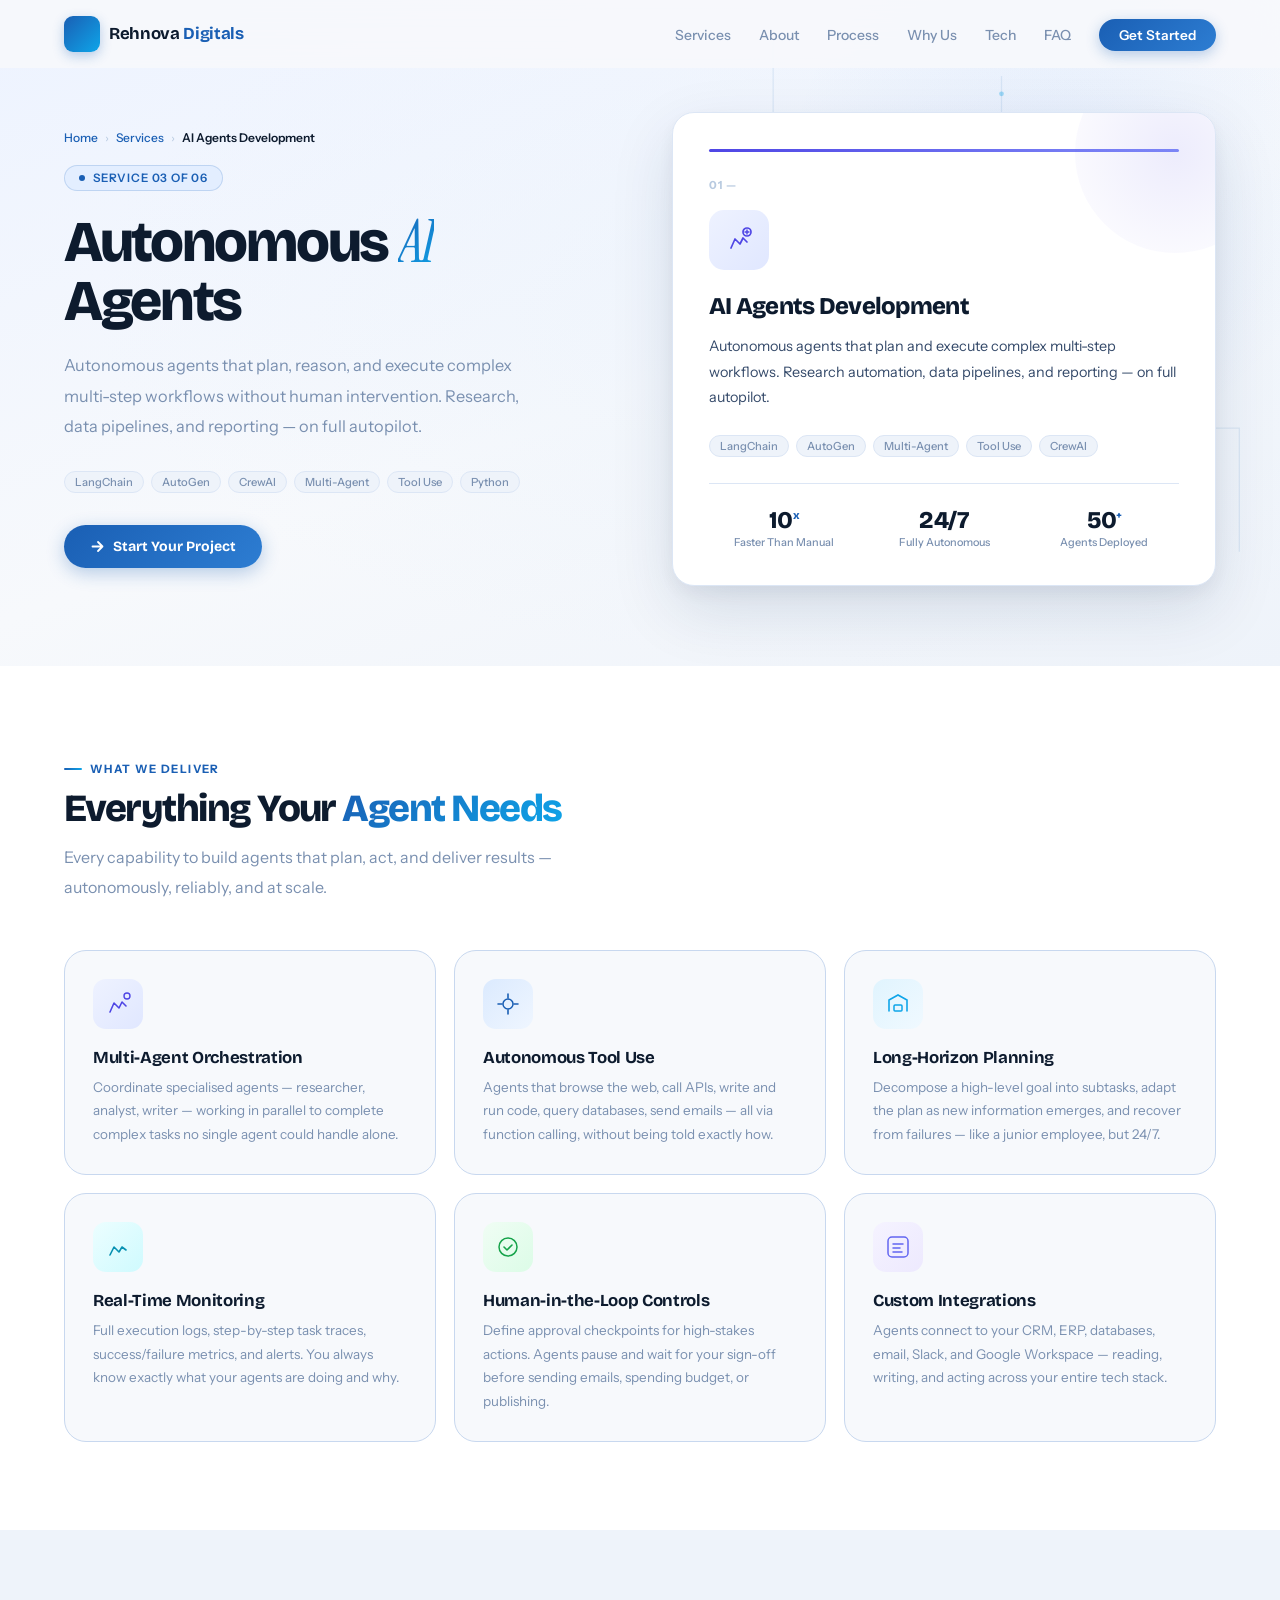
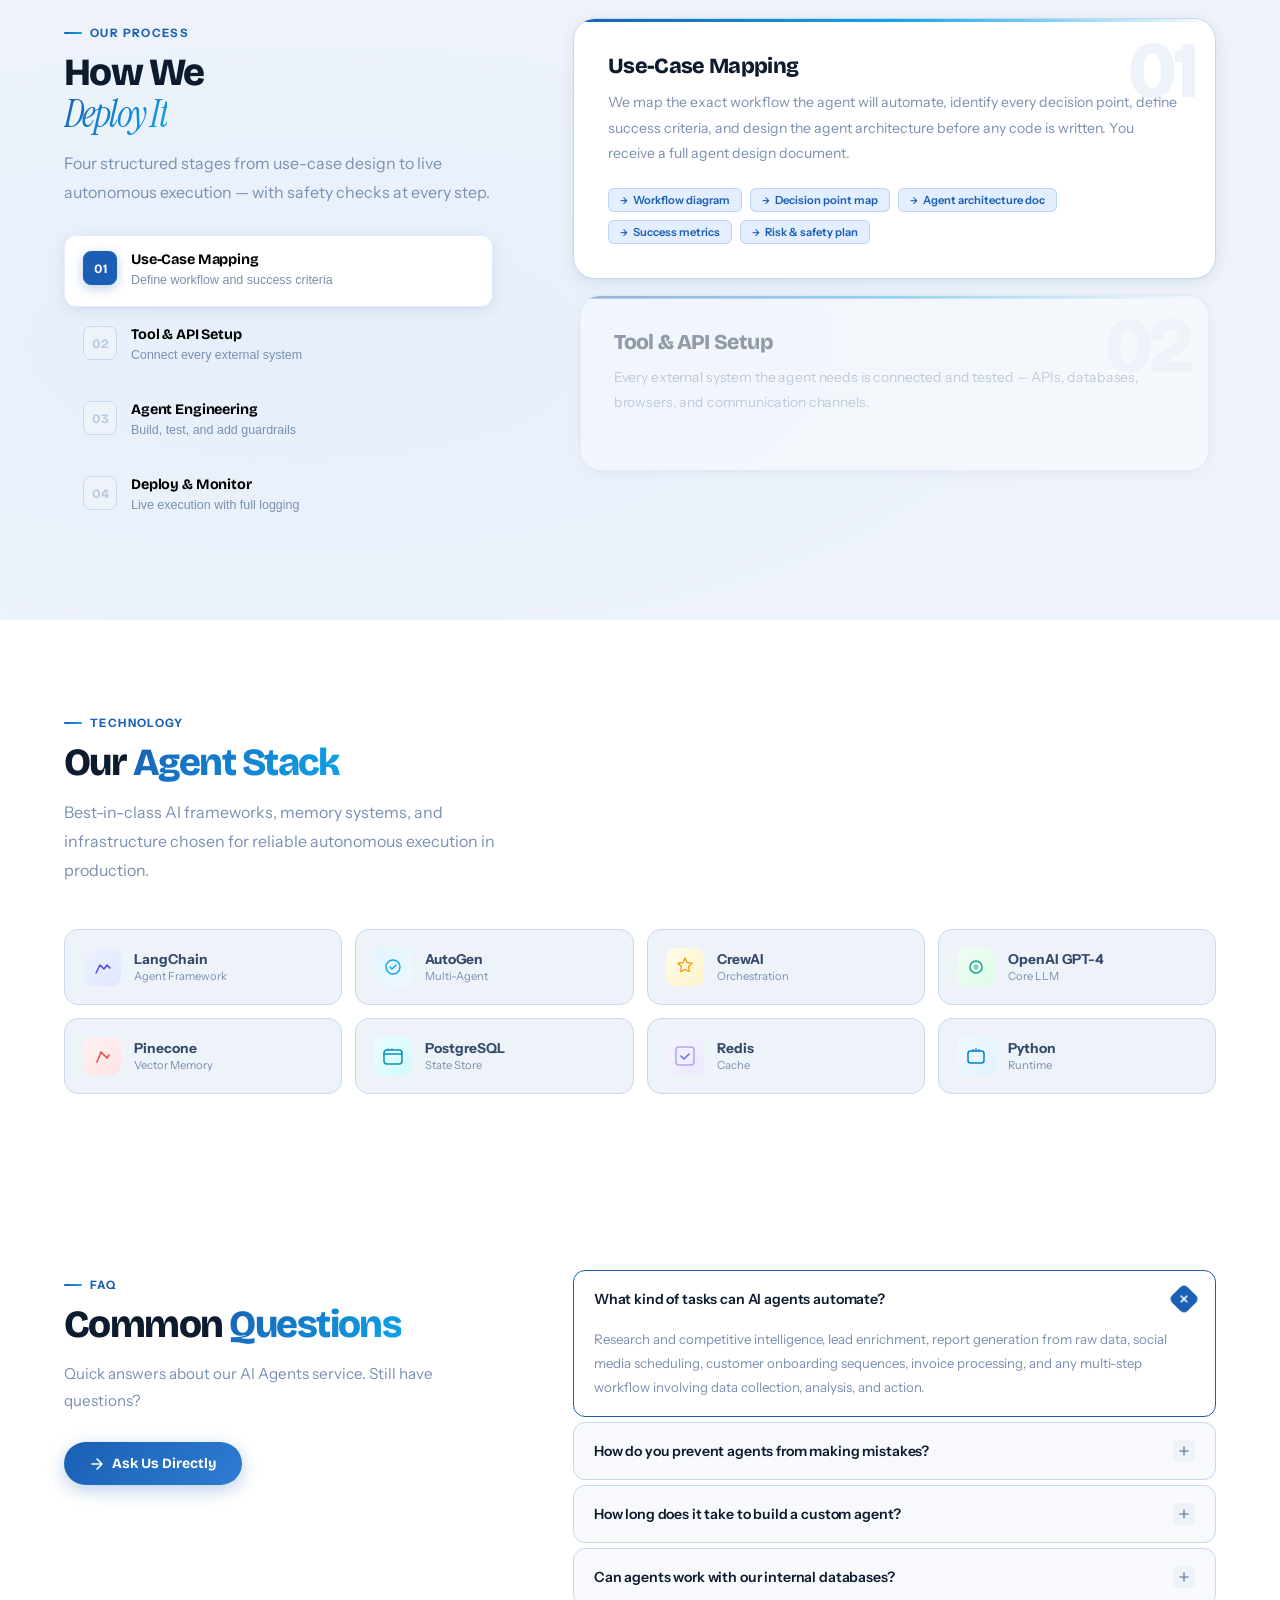
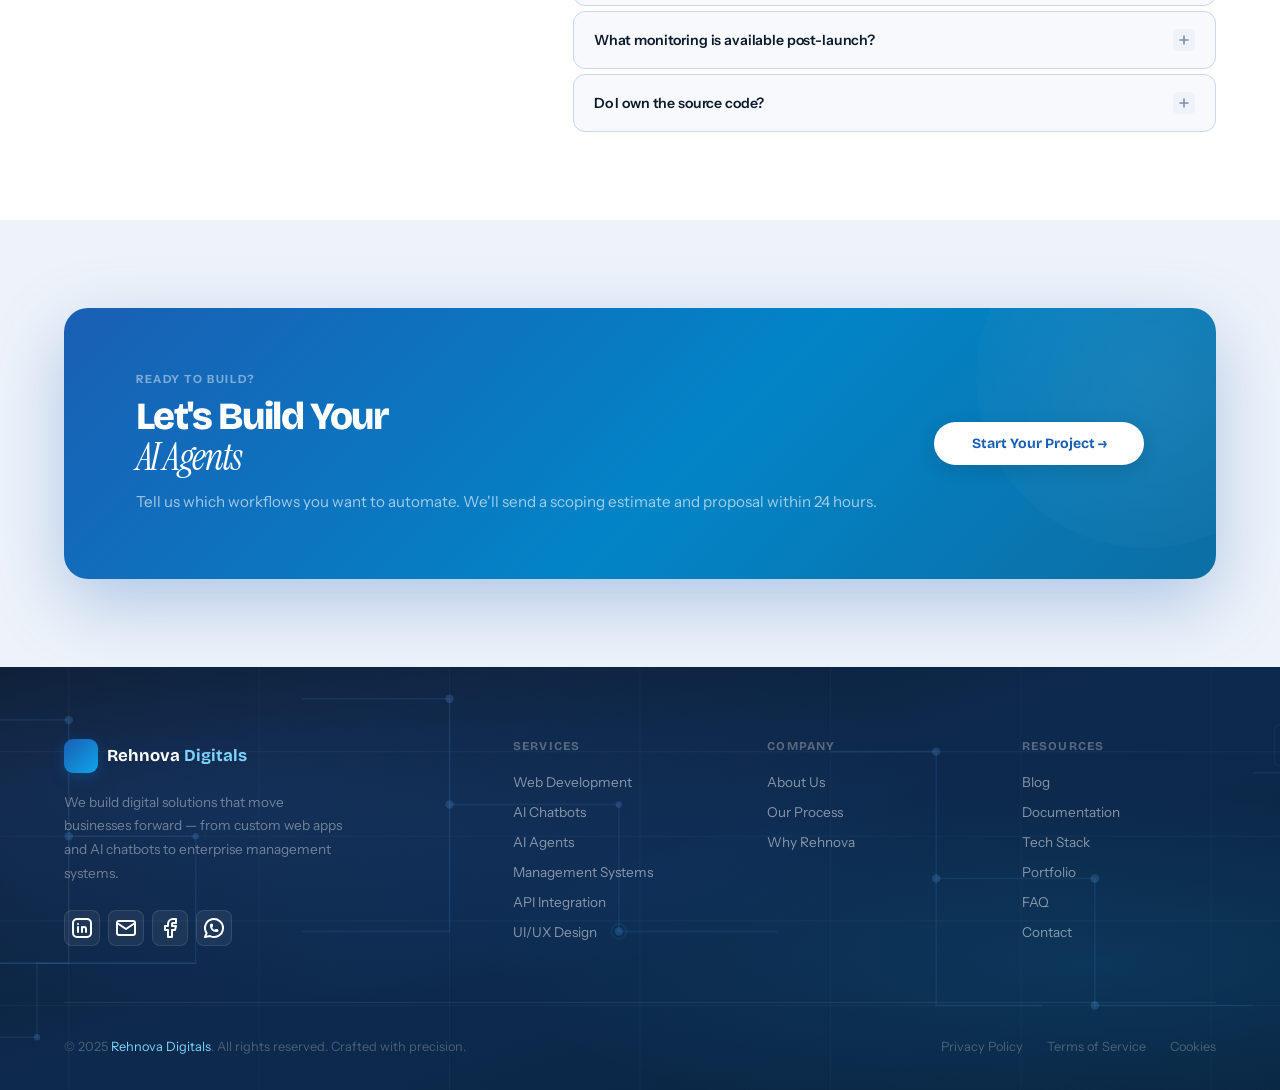
==== agents.html @ e80becb3 "renamed" ====
<!DOCTYPE html>
<html lang="en">
<head>
<meta charset="UTF-8">
<meta name="viewport" content="width=device-width, initial-scale=1.0">
<title>AI Agents Development — Rehnova Digitals</title>
<link rel="preconnect" href="https://fonts.googleapis.com">
<link rel="preconnect" href="https://fonts.gstatic.com" crossorigin>
<link href="https://fonts.googleapis.com/css2?family=Bricolage+Grotesque:opsz,wght@12..96,400;12..96,500;12..96,600;12..96,700;12..96,800&family=Instrument+Sans:ital,wght@0,400;0,500;0,600;1,400&family=Instrument+Serif:ital@0;1&display=swap" rel="stylesheet">
<link rel="stylesheet" href="static/css/details-pages.css">
</head>
<body>

  <!-- NAVBAR -->
  <nav id="navbar">
    <a href="index.html" class="nav-logo">
      <div class="nav-logo-mark">
        <img src="https://res.cloudinary.com/dhcayqpqr/image/upload/v1773966188/20260320_052132_0000_evrmup.png" style="height: 50px;" alt="">
      </div>
      <span class="nav-brand">Rehnova <span>Digitals</span></span>
    </a>
    <ul class="nav-links">
      <li><a href="index.html#services">Services</a></li>
      <li><a href="index.html#about">About</a></li>
      <li><a href="index.html#process">Process</a></li>
      <li><a href="index.html#quality">Why Us</a></li>
      <li><a href="index.html#technologies">Tech</a></li>
      <li><a href="#faq">FAQ</a></li>
      <li><a href="index.html#cta"" class="nav-pill">Get Started</a></li>
    </ul>
    <button class="hamburger" id="hamburger"><span></span><span></span><span></span></button>
  </nav>

  <!-- MOBILE NAV -->
  <div class="mobile-nav" id="mobileNav">
    <a href="index.html#services">Services <svg width="18" height="18" viewBox="0 0 18 18" fill="none">
        <path d="M4 9h10M9 4l5 5-5 5" stroke="currentColor" stroke-width="1.5" stroke-linecap="round"
          stroke-linejoin="round" />
      </svg></a>
    <a href="index.html#about">About <svg width="18" height="18" viewBox="0 0 18 18" fill="none">
        <path d="M4 9h10M9 4l5 5-5 5" stroke="currentColor" stroke-width="1.5" stroke-linecap="round"
          stroke-linejoin="round" />
      </svg></a>
    <a href="index.html#proces">Process <svg width="18" height="18" viewBox="0 0 18 18" fill="none">
        <path d="M4 9h10M9 4l5 5-5 5" stroke="currentColor" stroke-width="1.5" stroke-linecap="round"
          stroke-linejoin="round" />
      </svg></a>
    <a href="index.html#quality">Why Us <svg width="18" height="18" viewBox="0 0 18 18" fill="none">
        <path d="M4 9h10M9 4l5 5-5 5" stroke="currentColor" stroke-width="1.5" stroke-linecap="round"
          stroke-linejoin="round" />
      </svg></a>
    
    <a href="index.html#faq">FAQ <svg width="18" height="18" viewBox="0 0 18 18" fill="none">
        <path d="M4 9h10M9 4l5 5-5 5" stroke="currentColor" stroke-width="1.5" stroke-linecap="round"
          stroke-linejoin="round" />
      </svg></a>
    <a href="index.html#cta" class="mob-cta">Get Started →</a>
  </div>


<!-- ── HERO ── -->
<section class="svc-hero">
  <!-- Circuit SVG background -->
  <svg class="hero-circuit" viewBox="0 0 1440 700" preserveAspectRatio="xMidYMid slice" xmlns="http://www.w3.org/2000/svg">
    <defs>
      <radialGradient id="hbg" cx="65%" cy="45%" r="55%">
        <stop offset="0%" stop-color="#dbeafe" stop-opacity="0.28"/>
        <stop offset="100%" stop-color="#dbeafe" stop-opacity="0"/>
      </radialGradient>
    </defs>
    <rect width="1440" height="700" fill="url(#hbg)"/>
    <g fill="none" stroke="#1a5fb4" stroke-opacity="0.1" stroke-width="1.3">
      <path d="M860 40 L860 160 L1030 160 L1030 320"/>
      <path d="M1100 80 L1100 240 L1260 240 L1260 400"/>
      <path d="M790 400 L890 400 L890 540"/>
      <path d="M1190 450 L1350 450 L1350 580"/>
    </g>
    <g fill="#1a5fb4" fill-opacity="0.16">
      <rect x="857" y="157" width="6" height="6" rx="1.2"/>
      <rect x="1027" y="317" width="6" height="6" rx="1.2"/>
      <rect x="1257" y="237" width="6" height="6" rx="1.2"/>
      <rect x="1257" y="397" width="6" height="6" rx="1.2"/>
    </g>
    <circle cx="1030" cy="320" r="4.5" fill="#1a5fb4" fill-opacity="0.2">
      <animate attributeName="r" values="4.5;12;4.5" dur="3s" repeatCount="indefinite"/>
      <animate attributeName="fill-opacity" values="0.25;0;0.25" dur="3s" repeatCount="indefinite"/>
    </circle>
    <circle cx="1260" cy="400" r="4.5" fill="#0ea5e9" fill-opacity="0.18">
      <animate attributeName="r" values="4.5;12;4.5" dur="4s" begin="1.5s" repeatCount="indefinite"/>
      <animate attributeName="fill-opacity" values="0.2;0;0.2" dur="4s" begin="1.5s" repeatCount="indefinite"/>
    </circle>
    <!-- Moving data dots -->
    <circle r="2.5" fill="#1a5fb4" fill-opacity="0.4">
      <animateMotion dur="4.5s" repeatCount="indefinite" path="M860,40 L860,160 L1030,160 L1030,320"/>
    </circle>
    <circle r="2.5" fill="#0ea5e9" fill-opacity="0.35">
      <animateMotion dur="6s" begin="2s" repeatCount="indefinite" path="M1100,80 L1100,240 L1260,240 L1260,400"/>
    </circle>
  </svg>
  <div class="hero-glow-orb"></div>

  <div class="hero-inner">
    <!-- LEFT -->
    <div class="hero-left">
      <div class="breadcrumb">
        <a href="index.html">Home</a>
        <span class="breadcrumb-sep">›</span>
        <a href="index.html#services">Services</a>
        <span class="breadcrumb-sep">›</span>
        <span style="color:var(--text);font-weight:600;">AI Agents Development</span>
      </div>
      <div class="svc-eyebrow"><div class="svc-eyebrow-dot"></div>Service 03 of 06</div>
      <h1>Autonomous <em>AI</em><br>Agents</h1>
      <p class="svc-hero-desc">Autonomous agents that plan, reason, and execute complex multi-step workflows without human intervention. Research, data pipelines, and reporting — on full autopilot.</p>
      <div class="hero-tags">
        <span class="s-tag">LangChain</span>
        <span class="s-tag">AutoGen</span>
        <span class="s-tag">CrewAI</span>
        <span class="s-tag">Multi-Agent</span>
        <span class="s-tag">Tool Use</span>
        <span class="s-tag">Python</span>
      </div>
      <div class="hero-actions">
        <a href="index.html#cta" class="btn-primary">
          <svg width="15" height="15" viewBox="0 0 15 15" fill="none"><path d="M2.5 7.5h10M8 3l4.5 4.5L8 12" stroke="currentColor" stroke-width="1.8" stroke-linecap="round" stroke-linejoin="round"/></svg>
          Start Your Project
        </a>
       
      </div>
    </div>

    <!-- RIGHT — service card (exact style from landing) -->
    <div class="hero-right">
      <div class="svc-card-hero">
        <div class="svc-card-glow-hero"></div>
        <div class="svc-top-bar" style="background:linear-gradient(90deg,#4f46e5,#818cf8)"></div>
        <div class="svc-num">01 —</div>
        <div class="svc-icon-wrap">
          <svg width="28" height="28" viewBox="0 0 28 28" fill="none"><path d="M6 22l4-9 5 5 3-6 4 4" stroke="#4f46e5" stroke-width="1.7" stroke-linecap="round" stroke-linejoin="round"/><circle cx="22" cy="6" r="4" stroke="#4f46e5" stroke-width="1.7"/><path d="M20 6h4M22 4v4" stroke="#4f46e5" stroke-width="1.4" stroke-linecap="round"/></svg>
        </div>
        <h3>AI Agents Development</h3>
        <p>Autonomous agents that plan and execute complex multi-step workflows. Research automation, data pipelines, and reporting — on full autopilot.</p>
        <div class="svc-tags">
          <span class="s-tag">LangChain</span>
          <span class="s-tag">AutoGen</span>
          <span class="s-tag">Multi-Agent</span>
          <span class="s-tag">Tool Use</span>
          <span class="s-tag">CrewAI</span>
        </div>
        <div class="card-stats">
          <div class="cs-item">
            <div class="cs-val" data-count="10">0<sup>x</sup></div>
            <div class="cs-label">Faster Than Manual</div>
          </div>
          <div class="cs-item">
            <div class="cs-val">24/7</div>
            <div class="cs-label">Fully Autonomous</div>
          </div>
          <div class="cs-item">
            <div class="cs-val" data-count="50">0<sup>+</sup></div>
            <div class="cs-label">Agents Deployed</div>
          </div>
        </div>
      </div>
    </div>
  </div>
</section>

<!-- ── WHAT WE DELIVER ── -->
<section id="deliver" class="section-pad">
  <div class="reveal" style="max-width:520px;margin-bottom:48px">
    <div class="s-label">What We Deliver</div>
    <h2 class="s-title">Everything Your <span class="grad">Agent Needs</span></h2>
    <p class="s-desc">Every capability to build agents that plan, act, and deliver results — autonomously, reliably, and at scale.</p>
  </div>
  <div class="feat-grid">
    <div class="feat-card reveal" style="transition-delay:.05s">
      <div class="fi" style="background:linear-gradient(135deg,#eef2ff,#e0e7ff)">
        <svg width="26" height="26" viewBox="0 0 26 26" fill="none"><path d="M5 21l4-9 5 5 3-6 4 4" stroke="#4f46e5" stroke-width="1.6" stroke-linecap="round" stroke-linejoin="round"/><circle cx="22" cy="5" r="3" stroke="#4f46e5" stroke-width="1.4"/></svg>
      </div>
      <h3>Multi-Agent Orchestration</h3>
      <p>Coordinate specialised agents — researcher, analyst, writer — working in parallel to complete complex tasks no single agent could handle alone.</p>
    </div>
    <div class="feat-card reveal" style="transition-delay:.1s">
      <div class="fi" style="background:linear-gradient(135deg,#dbeafe,#eff6ff)">
        <svg width="26" height="26" viewBox="0 0 26 26" fill="none"><path d="M13 3v4M13 19v4M3 13h4M19 13h4" stroke="#1a5fb4" stroke-width="1.6" stroke-linecap="round"/><circle cx="13" cy="13" r="5" stroke="#1a5fb4" stroke-width="1.5"/></svg>
      </div>
      <h3>Autonomous Tool Use</h3>
      <p>Agents that browse the web, call APIs, write and run code, query databases, send emails — all via function calling, without being told exactly how.</p>
    </div>
    <div class="feat-card reveal" style="transition-delay:.15s">
      <div class="fi" style="background:linear-gradient(135deg,#e0f4fe,#f0f9ff)">
        <svg width="26" height="26" viewBox="0 0 26 26" fill="none"><path d="M4 20V9l9-5 9 5v11" stroke="#0ea5e9" stroke-width="1.6" stroke-linecap="round"/><rect x="9" y="14" width="8" height="6" rx="1" stroke="#0ea5e9" stroke-width="1.5"/></svg>
      </div>
      <h3>Long-Horizon Planning</h3>
      <p>Decompose a high-level goal into subtasks, adapt the plan as new information emerges, and recover from failures — like a junior employee, but 24/7.</p>
    </div>
    <div class="feat-card reveal" style="transition-delay:.05s">
      <div class="fi" style="background:linear-gradient(135deg,#ecfeff,#cffafe)">
        <svg width="26" height="26" viewBox="0 0 26 26" fill="none"><path d="M5 21l4-8 5 5 3-5 4 3" stroke="#0891b2" stroke-width="1.6" stroke-linecap="round" stroke-linejoin="round"/></svg>
      </div>
      <h3>Real-Time Monitoring</h3>
      <p>Full execution logs, step-by-step task traces, success/failure metrics, and alerts. You always know exactly what your agents are doing and why.</p>
    </div>
    <div class="feat-card reveal" style="transition-delay:.1s">
      <div class="fi" style="background:linear-gradient(135deg,#f0fdf4,#dcfce7)">
        <svg width="26" height="26" viewBox="0 0 26 26" fill="none"><circle cx="13" cy="13" r="9" stroke="#16a34a" stroke-width="1.5"/><path d="M9 13l3 3 5-5" stroke="#16a34a" stroke-width="1.6" stroke-linecap="round" stroke-linejoin="round"/></svg>
      </div>
      <h3>Human-in-the-Loop Controls</h3>
      <p>Define approval checkpoints for high-stakes actions. Agents pause and wait for your sign-off before sending emails, spending budget, or publishing.</p>
    </div>
    <div class="feat-card reveal" style="transition-delay:.15s">
      <div class="fi" style="background:linear-gradient(135deg,#f5f3ff,#ede9fe)">
        <svg width="26" height="26" viewBox="0 0 26 26" fill="none"><rect x="3" y="3" width="20" height="20" rx="4" stroke="#6366f1" stroke-width="1.5"/><path d="M8 10h10M8 14h7M8 18h9" stroke="#6366f1" stroke-width="1.5" stroke-linecap="round"/></svg>
      </div>
      <h3>Custom Integrations</h3>
      <p>Agents connect to your CRM, ERP, databases, email, Slack, and Google Workspace — reading, writing, and acting across your entire tech stack.</p>
    </div>
  </div>
</section>

<!-- ── HOW WE WORK ── -->
<section id="process" class="section-pad">
  <svg class="pkg-bg" viewBox="0 0 1440 600" preserveAspectRatio="xMidYMid slice"><defs><radialGradient id="pgr" cx="30%" cy="60%" r="50%"><stop offset="0%" stop-color="#bfdbfe" stop-opacity="0.18"/><stop offset="100%" stop-color="#bfdbfe" stop-opacity="0"/></radialGradient></defs><rect width="1440" height="600" fill="url(#pgr)"/></svg>
  <div class="process-wrap" style="position:relative;z-index:1">
    <div class="process-steps-col reveal-l">
      <div class="s-label">Our Process</div>
      <h2 class="s-title">How We<br><em>Deploy It</em></h2>
      <p class="s-desc" style="margin-bottom:0;margin-top:10px">Four structured stages from use-case design to live autonomous execution — with safety checks at every step.</p>
      <div class="steps-list">
        <button class="step-btn active" data-step="0">
          <div class="step-n">01</div>
          <div class="step-text"><h4>Use-Case Mapping</h4><p>Define workflow and success criteria</p></div>
        </button>
        <button class="step-btn" data-step="1">
          <div class="step-n">02</div>
          <div class="step-text"><h4>Tool & API Setup</h4><p>Connect every external system</p></div>
        </button>
        <button class="step-btn" data-step="2">
          <div class="step-n">03</div>
          <div class="step-text"><h4>Agent Engineering</h4><p>Build, test, and add guardrails</p></div>
        </button>
        <button class="step-btn" data-step="3">
          <div class="step-n">04</div>
          <div class="step-text"><h4>Deploy & Monitor</h4><p>Live execution with full logging</p></div>
        </button>
      </div>
    </div>
    <div class="step-detail reveal-r">
      <div class="step-pane" id="paneMain">
        <div class="ghost-n" id="paneNum">01</div>
        <h3 id="paneTitle">Use-Case Mapping</h3>
        <p id="paneBody">We map the exact workflow the agent will automate, identify every decision point, define success criteria, and design the agent architecture before any code is written. You receive a full agent design document.</p>
        <div class="deliverables" id="paneDels">
          <span class="del-tag">Workflow diagram</span>
          <span class="del-tag">Decision point map</span>
          <span class="del-tag">Agent architecture doc</span>
          <span class="del-tag">Success metrics</span>
          <span class="del-tag">Risk & safety plan</span>
        </div>
      </div>
      <div class="step-pane preview" id="panePreview">
        <div class="ghost-n" id="previewNum">02</div>
        <h3 id="previewTitle">Tool & API Setup</h3>
        <p id="previewBody">Every external system the agent needs is connected and tested — APIs, databases, browsers, and communication channels.</p>
      </div>
    </div>
  </div>
</section>

<!-- ── TECH STACK ── -->
<section id="tech" class="section-pad">
  <div class="reveal" style="max-width:480px;margin-bottom:10px">
    <div class="s-label">Technology</div>
    <h2 class="s-title">Our <span class="grad">Agent Stack</span></h2>
    <p class="s-desc">Best-in-class AI frameworks, memory systems, and infrastructure chosen for reliable autonomous execution in production.</p>
  </div>
  <div class="tech-grid reveal" style="transition-delay:.08s">
    <div class="tech-item">
      <div class="ti-icon" style="background:linear-gradient(135deg,#eef2ff,#e0e7ff)"><svg width="22" height="22" viewBox="0 0 22 22" fill="none"><path d="M5 17l4-8 4 4 3-4 3 3" stroke="#4f46e5" stroke-width="1.5" stroke-linecap="round" stroke-linejoin="round"/></svg></div>
      <div><div class="ti-name">LangChain</div><div class="ti-type">Agent Framework</div></div>
    </div>
    <div class="tech-item">
      <div class="ti-icon" style="background:linear-gradient(135deg,#e0f4fe,#f0f9ff)"><svg width="22" height="22" viewBox="0 0 22 22" fill="none"><circle cx="11" cy="11" r="7" stroke="#0ea5e9" stroke-width="1.4"/><path d="M8 11l2 2 4-4" stroke="#0ea5e9" stroke-width="1.4" stroke-linecap="round" stroke-linejoin="round"/></svg></div>
      <div><div class="ti-name">AutoGen</div><div class="ti-type">Multi-Agent</div></div>
    </div>
    <div class="tech-item">
      <div class="ti-icon" style="background:linear-gradient(135deg,#fffbeb,#fef3c7)"><svg width="22" height="22" viewBox="0 0 22 22" fill="none"><path d="M11 2l2 4.5 5 .7-3.5 3.5.8 5L11 13.5l-4.3 2.2.8-5L4 7.2l5-.7L11 2z" stroke="#f59e0b" stroke-width="1.3" stroke-linecap="round" stroke-linejoin="round"/></svg></div>
      <div><div class="ti-name">CrewAI</div><div class="ti-type">Orchestration</div></div>
    </div>
    <div class="tech-item">
      <div class="ti-icon" style="background:linear-gradient(135deg,#f0fdf4,#dcfce7)"><svg width="22" height="22" viewBox="0 0 22 22" fill="none"><circle cx="11" cy="11" r="6" stroke="#10a37f" stroke-width="1.5"/><circle cx="11" cy="11" r="2.5" fill="#10a37f" fill-opacity="0.5"/></svg></div>
      <div><div class="ti-name">OpenAI GPT-4</div><div class="ti-type">Core LLM</div></div>
    </div>
    <div class="tech-item">
      <div class="ti-icon" style="background:linear-gradient(135deg,#fef2f2,#fee2e2)"><svg width="22" height="22" viewBox="0 0 22 22" fill="none"><path d="M6 17l4-10 6 6 2-3" stroke="#ef4444" stroke-width="1.5" stroke-linecap="round" stroke-linejoin="round"/></svg></div>
      <div><div class="ti-name">Pinecone</div><div class="ti-type">Vector Memory</div></div>
    </div>
    <div class="tech-item">
      <div class="ti-icon" style="background:linear-gradient(135deg,#ecfeff,#cffafe)"><svg width="22" height="22" viewBox="0 0 22 22" fill="none"><rect x="2" y="5" width="18" height="14" rx="3" stroke="#0891b2" stroke-width="1.5"/><path d="M6 5V4M10 5V4M2 9h18" stroke="#0891b2" stroke-width="1.3" stroke-linecap="round"/></svg></div>
      <div><div class="ti-name">PostgreSQL</div><div class="ti-type">State Store</div></div>
    </div>
    <div class="tech-item">
      <div class="ti-icon" style="background:linear-gradient(135deg,#f5f3ff,#ede9fe)"><svg width="22" height="22" viewBox="0 0 22 22" fill="none"><rect x="2" y="2" width="18" height="18" rx="3" stroke="#6366f1" stroke-width="1.5" opacity="0.5"/><path d="M7 11l3 3 5-5" stroke="#6366f1" stroke-width="1.5" stroke-linecap="round" stroke-linejoin="round"/></svg></div>
      <div><div class="ti-name">Redis</div><div class="ti-type">Cache</div></div>
    </div>
    <div class="tech-item">
      <div class="ti-icon" style="background:linear-gradient(135deg,#f0f9ff,#e0f2fe)"><svg width="22" height="22" viewBox="0 0 22 22" fill="none"><rect x="3" y="6" width="16" height="12" rx="2.5" stroke="#0284c7" stroke-width="1.5"/><path d="M8 6V4.5M11 6V3.5M14 6V4.5" stroke="#0284c7" stroke-width="1.3" stroke-linecap="round"/></svg></div>
      <div><div class="ti-name">Python</div><div class="ti-type">Runtime</div></div>
    </div>
  </div>
</section>



<!-- ── FAQ ── -->
<section id="faq" class="section-pad">
  <div class="faq-wrap">
    <div class="faq-sticky reveal-l">
      <div class="s-label">FAQ</div>
      <h2 class="s-title">Common <span class="grad">Questions</span></h2>
      <p class="faq-side-desc">Quick answers about our AI Agents service. Still have questions?</p>
      <a href="index.html#cta" class="btn-primary" style="display:inline-flex">
        <svg width="14" height="14" viewBox="0 0 14 14" fill="none"><path d="M2 7h10M7 2l5 5-5 5" stroke="currentColor" stroke-width="1.6" stroke-linecap="round" stroke-linejoin="round"/></svg>
        Ask Us Directly
      </a>
    </div>
    <div class="faq-list reveal-r">
      <div class="faq-item open">
        <div class="faq-q"><span>What kind of tasks can AI agents automate?</span><div class="faq-icon"><svg width="10" height="10" viewBox="0 0 10 10"><path d="M5 1v8M1 5h8" stroke="currentColor" stroke-width="1.6" stroke-linecap="round"/></svg></div></div>
        <div class="faq-ans"><p>Research and competitive intelligence, lead enrichment, report generation from raw data, social media scheduling, customer onboarding sequences, invoice processing, and any multi-step workflow involving data collection, analysis, and action.</p></div>
      </div>
      <div class="faq-item">
        <div class="faq-q"><span>How do you prevent agents from making mistakes?</span><div class="faq-icon"><svg width="10" height="10" viewBox="0 0 10 10"><path d="M5 1v8M1 5h8" stroke="currentColor" stroke-width="1.6" stroke-linecap="round"/></svg></div></div>
        <div class="faq-ans"><p>We implement multiple safety layers: sandboxed testing, step-level logging, confidence thresholds, and human-in-the-loop approval gates for irreversible actions. Agents can read freely but require explicit permission for write, send, or publish actions.</p></div>
      </div>
      <div class="faq-item">
        <div class="faq-q"><span>How long does it take to build a custom agent?</span><div class="faq-icon"><svg width="10" height="10" viewBox="0 0 10 10"><path d="M5 1v8M1 5h8" stroke="currentColor" stroke-width="1.6" stroke-linecap="round"/></svg></div></div>
        <div class="faq-ans"><p>A single-purpose agent is typically production-ready in 3–5 weeks. A multi-agent system takes 8–14 weeks. Timeline depends heavily on the number of external integrations and complexity of the workflow being automated.</p></div>
      </div>
      <div class="faq-item">
        <div class="faq-q"><span>Can agents work with our internal databases?</span><div class="faq-icon"><svg width="10" height="10" viewBox="0 0 10 10"><path d="M5 1v8M1 5h8" stroke="currentColor" stroke-width="1.6" stroke-linecap="round"/></svg></div></div>
        <div class="faq-ans"><p>Yes. We build secure database connectors that agents query using generated SQL, with row-level permission controls. Agents can read, aggregate, and update records based on your defined access rules.</p></div>
      </div>
      <div class="faq-item">
        <div class="faq-q"><span>What monitoring is available post-launch?</span><div class="faq-icon"><svg width="10" height="10" viewBox="0 0 10 10"><path d="M5 1v8M1 5h8" stroke="currentColor" stroke-width="1.6" stroke-linecap="round"/></svg></div></div>
        <div class="faq-ans"><p>Every execution creates a full trace — every step, tool call, decision, input, and output. You get a monitoring dashboard, Slack/email alerts on failures, and weekly performance summaries showing ROI metrics.</p></div>
      </div>
      <div class="faq-item">
        <div class="faq-q"><span>Do I own the source code?</span><div class="faq-icon"><svg width="10" height="10" viewBox="0 0 10 10"><path d="M5 1v8M1 5h8" stroke="currentColor" stroke-width="1.6" stroke-linecap="round"/></svg></div></div>
        <div class="faq-ans"><p>100%. All agent code, prompt configurations, and documentation transfer to you on final payment. We sign NDAs before any project discussion and retain zero IP rights.</p></div>
      </div>
    </div>
  </div>
</section>

<!-- ── CTA ── -->
<section id="cta-bottom" class="section-pad">
  <div class="cta-box reveal">
    <div class="cta-text">
      <div class="cta-over">Ready to Build?</div>
      <h2>Let's Build Your<br><em>AI Agents</em></h2>
      <p>Tell us which workflows you want to automate. We'll send a scoping estimate and proposal within 24 hours.</p>
    </div>
    <div class="cta-btns">
      <a id="bookBtn" class="btn-white-solid">Start Your Project →</a>
    </div>
  </div>
</section>

  <!-- FOOTER -->
  <footer>
    <!-- Interactive circuit SVG for footer -->
    <svg class="footer-svg-bg" viewBox="0 0 1440 400" preserveAspectRatio="xMidYMid slice"
      xmlns="http://www.w3.org/2000/svg">
      <defs>
        <radialGradient id="fg1" cx="20%" cy="30%" r="50%">
          <stop offset="0%" stop-color="#3b82f6" stop-opacity="0.15" />
          <stop offset="100%" stop-color="#3b82f6" stop-opacity="0" />
        </radialGradient>
        <radialGradient id="fg2" cx="80%" cy="70%" r="40%">
          <stop offset="0%" stop-color="#0ea5e9" stop-opacity="0.12" />
          <stop offset="100%" stop-color="#0ea5e9" stop-opacity="0" />
        </radialGradient>
      </defs>
      <rect width="1440" height="400" fill="url(#fg1)" />
      <rect width="1440" height="400" fill="url(#fg2)" />
      <!-- Grid lines -->
      <g stroke="white" stroke-opacity="0.03" stroke-width="1">
        <line x1="0" y1="80" x2="1440" y2="80" />
        <line x1="0" y1="160" x2="1440" y2="160" />
        <line x1="0" y1="240" x2="1440" y2="240" />
        <line x1="0" y1="320" x2="1440" y2="320" />
        <line x1="180" y1="0" x2="180" y2="400" />
        <line x1="360" y1="0" x2="360" y2="400" />
        <line x1="540" y1="0" x2="540" y2="400" />
        <line x1="720" y1="0" x2="720" y2="400" />
        <line x1="900" y1="0" x2="900" y2="400" />
        <line x1="1080" y1="0" x2="1080" y2="400" />
        <line x1="1260" y1="0" x2="1260" y2="400" />
      </g>
      <!-- Circuit traces -->
      <g fill="none" stroke="#60a5fa" stroke-opacity="0.1" stroke-width="1.5">
        <path d="M50 50 L180 50 L180 160 L300 160 L300 280 L50 280" />
        <path d="M180 160 L180 280 L100 280" />
        <path d="M400 30 L540 30 L540 130 L700 130 L700 250 L850 250" />
        <path d="M540 130 L540 250 L400 250" />
        <path d="M900 80 L1000 80 L1000 200 L1150 200 L1150 320 L1300 320" />
        <path d="M1000 200 L1000 320 L1100 320" />
        <path d="M1300 100 L1440 100" />
        <path d="M0 350 L150 350 L150 280 L300 280" />
      </g>
      <!-- Circuit nodes -->
      <g fill="#60a5fa" fill-opacity="0.2">
        <circle cx="180" cy="50" r="4" />
        <circle cx="180" cy="160" r="4" />
        <circle cx="300" cy="160" r="3" />
        <circle cx="540" cy="30" r="4" />
        <circle cx="540" cy="130" r="4" />
        <circle cx="700" cy="130" r="3" />
        <circle cx="700" cy="250" r="4" />
        <circle cx="1000" cy="80" r="4" />
        <circle cx="1000" cy="200" r="4" />
        <circle cx="1150" cy="200" r="3" />
        <circle cx="1150" cy="320" r="4" />
        <circle cx="150" cy="350" r="3" />
      </g>
      <!-- Animated pulses -->
      <circle cx="300" cy="160" r="6" fill="none" stroke="#60a5fa" stroke-opacity="0.25" stroke-width="1.5">
        <animate attributeName="r" values="3;10;3" dur="4s" repeatCount="indefinite" />
        <animate attributeName="stroke-opacity" values="0.25;0;0.25" dur="4s" repeatCount="indefinite" />
      </circle>
      <circle cx="700" cy="250" r="6" fill="none" stroke="#38bdf8" stroke-opacity="0.2" stroke-width="1.5">
        <animate attributeName="r" values="3;10;3" dur="3.5s" begin="1.2s" repeatCount="indefinite" />
        <animate attributeName="stroke-opacity" values="0.2;0;0.2" dur="3.5s" begin="1.2s" repeatCount="indefinite" />
      </circle>
      <circle cx="1150" cy="200" r="6" fill="none" stroke="#60a5fa" stroke-opacity="0.2" stroke-width="1.5">
        <animate attributeName="r" values="3;9;3" dur="5s" begin="2s" repeatCount="indefinite" />
        <animate attributeName="stroke-opacity" values="0.2;0;0.2" dur="5s" begin="2s" repeatCount="indefinite" />
      </circle>
      <!-- Hexagons -->
      <g fill="none" stroke="#60a5fa" stroke-opacity="0.07" stroke-width="1">
        <polygon points="1350,40 1380,57 1380,91 1350,108 1320,91 1320,57" />
        <polygon points="60,310 88,327 88,361 60,378 32,361 32,327" />
      </g>
    </svg>

    <div class="foot-grid">
      <div class="foot-brand">
        <a href="index.html" class="foot-logo">
          <div class="foot-logo-mark">
           <img src="https://res.cloudinary.com/dhcayqpqr/image/upload/v1773966188/20260320_052132_0000_evrmup.png" style="height: 50px;" alt="">
          </div>
          <span class="foot-brandname">Rehnova <span>Digitals</span></span>
        </a>
        <p class="foot-desc">We build digital solutions that move businesses forward — from custom web apps and AI
          chatbots to enterprise management systems.</p>
        <div class="foot-socials">
          <a href="#" class="fs-link" aria-label="LinkedIn"><svg xmlns="http://www.w3.org/2000/svg" width="24" height="24" viewBox="0 0 24 24" fill="none" stroke="#ffffff" stroke-width="2" stroke-linecap="round" stroke-linejoin="round" class="icon icon-tabler icons-tabler-outline icon-tabler-brand-linkedin"><path stroke="none" d="M0 0h24v24H0z" fill="none"/><path d="M8 11v5" /><path d="M8 8v.01" /><path d="M12 16v-5" /><path d="M16 16v-3a2 2 0 1 0 -4 0" /><path d="M3 7a4 4 0 0 1 4 -4h10a4 4 0 0 1 4 4v10a4 4 0 0 1 -4 4h-10a4 4 0 0 1 -4 -4l0 -10" /></svg></a>
          <a href="https://mailto:info.rehnova@gmail.com" class="fs-link" aria-label="Twitter/X"><svg xmlns="http://www.w3.org/2000/svg" width="24" height="24" viewBox="0 0 24 24" fill="none" stroke="#ffffff" stroke-width="2" stroke-linecap="round" stroke-linejoin="round" class="icon icon-tabler icons-tabler-outline icon-tabler-mail"><path stroke="none" d="M0 0h24v24H0z" fill="none"/><path d="M3 7a2 2 0 0 1 2 -2h14a2 2 0 0 1 2 2v10a2 2 0 0 1 -2 2h-14a2 2 0 0 1 -2 -2v-10" /><path d="M3 7l9 6l9 -6" /></svg></a>
          <a href="https://facebook.com/rehnova digitals" class="fs-link" aria-label="GitHub"><svg xmlns="http://www.w3.org/2000/svg" width="24" height="24" viewBox="0 0 24 24" fill="none" stroke="#ffffff" stroke-width="2" stroke-linecap="round" stroke-linejoin="round" class="icon icon-tabler icons-tabler-outline icon-tabler-brand-facebook"><path stroke="none" d="M0 0h24v24H0z" fill="none"/><path d="M7 10v4h3v7h4v-7h3l1 -4h-4v-2a1 1 0 0 1 1 -1h3v-4h-3a5 5 0 0 0 -5 5v2h-3" /></svg></a>
          <a href="https://wa.me/923425040554" class="fs-link" aria-label="Instagram"><svg xmlns="http://www.w3.org/2000/svg" width="24" height="24" viewBox="0 0 24 24" fill="none" stroke="#ffffff" stroke-width="2" stroke-linecap="round" stroke-linejoin="round" class="icon icon-tabler icons-tabler-outline icon-tabler-brand-whatsapp"><path stroke="none" d="M0 0h24v24H0z" fill="none"/><path d="M3 21l1.65 -3.8a9 9 0 1 1 3.4 2.9l-5.05 .9" /><path d="M9 10a.5 .5 0 0 0 1 0v-1a.5 .5 0 0 0 -1 0v1a5 5 0 0 0 5 5h1a.5 .5 0 0 0 0 -1h-1a.5 .5 0 0 0 0 1" /></svg></a>
        </div>
      </div>
      <div class="foot-col">
        <h4>Services</h4>
        <ul class="foot-links">
          <li><a href="index.html#services">Web Development</a></li>
          <li><a href="index.html#services">AI Chatbots</a></li>
          <li><a href="index.html#services">AI Agents</a></li>
          <li><a href="index.html#services">Management Systems</a></li>
          <li><a href="index.html#services">API Integration</a></li>
          <li><a href="index.html#services">UI/UX Design</a></li>
        </ul>
      </div>
      <div class="foot-col">
        <h4>Company</h4>
        <ul class="foot-links">
          <li><a href="index.html#about">About Us</a></li>
          <li><a href="index#process">Our Process</a></li>
          <li><a href="index.html#quality">Why Rehnova</a></li>
        </ul>
      </div>
      <div class="foot-col">
        <h4>Resources</h4>
        <ul class="foot-links">
          <li><a href="#">Blog</a></li>
          <li><a href="#">Documentation</a></li>
          <li><a href="#technologies">Tech Stack</a></li>
          <li><a href="#">Portfolio</a></li>
          <li><a href="#faq">FAQ</a></li>
          <li><a href="#cta">Contact</a></li>
        </ul>
      </div>
    </div>
    <div class="foot-bottom">
      <div class="foot-copy">© 2025 <span>Rehnova Digitals</span>. All rights reserved. Crafted with precision.</div>
      <div class="foot-legal">
        <a href="#">Privacy Policy</a>
        <a href="#">Terms of Service</a>
        <a href="#">Cookies</a>
      </div>
    </div>
  </footer>


<script src="static/js/ai-agents-page.js"></script>

</body>
</html>
---- static/css/details-pages.css ----
/* ─── TOKENS (exact match rehnova-blue) ─── */
:root{
  --bg:#f7f9fc; --bg2:#eef3fa; --bg3:#e4ecf7;
  --surface:#ffffff; --surface2:#f0f5fb;
  --border:#dce6f5; --border2:#c8d8ef;
  --accent:#1a5fb4; --accent-mid:#2d7dd2;
  --accent-light:#e3eeff; --accent-xlight:#f0f5ff;
  --accent2:#0ea5e9; --accent2-light:#e0f4fe;
  --indigo:#4f46e5; --indigo-light:#eef2ff;
  --sky:#0284c7;
  --text:#0d1b2e; --text-mid:#354a6a;
  --text-muted:#7a90b0; --text-dim:#b8cae0;
  --shadow-sm:0 1px 3px rgba(10,40,80,.07),0 1px 2px rgba(10,40,80,.04);
  --shadow:0 4px 16px rgba(10,40,80,.08),0 1px 4px rgba(10,40,80,.04);
  --shadow-lg:0 12px 40px rgba(10,40,80,.1),0 4px 12px rgba(10,40,80,.05);
  --shadow-xl:0 24px 64px rgba(10,40,80,.12),0 8px 20px rgba(10,40,80,.06);
  --radius:14px; --radius-sm:8px; --radius-lg:22px;
}
*,*::before,*::after{margin:0;padding:0;box-sizing:border-box;}
html{scroll-behavior:smooth;}
body{font-family:'Instrument Sans',sans-serif;background:var(--bg);color:var(--text);overflow-x:hidden;-webkit-font-smoothing:antialiased;}
h1,h2,h3,h4,h5{font-family:'Bricolage Grotesque',sans-serif;}
::selection{background:var(--accent-light);color:var(--accent);}
::-webkit-scrollbar{width:5px;} ::-webkit-scrollbar-track{background:var(--bg2);} ::-webkit-scrollbar-thumb{background:var(--border2);border-radius:10px;}

/* ─── NAV (exact from landing) ─── */
nav{
  position:fixed;top:0;left:0;right:0;z-index:1000;
  height:68px;display:flex;align-items:center;justify-content:space-between;
  padding:0 5%;
  background:rgba(247,249,252,.88);backdrop-filter:blur(18px);
  border-bottom:1px solid transparent;
  transition:border-color .3s,background .3s,box-shadow .3s;
}
nav.scrolled{border-bottom-color:var(--border);background:rgba(247,249,252,.97);box-shadow:0 2px 20px rgba(10,40,80,.06);}
.nav-logo{display:flex;align-items:center;gap:9px;text-decoration:none;}
.nav-logo-mark{width:36px;height:36px;border-radius:9px;background:linear-gradient(135deg,var(--accent),var(--accent2));display:flex;align-items:center;justify-content:center;box-shadow:0 4px 12px rgba(26,95,180,.3);}
.nav-brand{font-family:'Bricolage Grotesque',sans-serif;font-weight:700;font-size:1.05rem;color:var(--text);letter-spacing:-.02em;}
.nav-brand span{color:var(--accent);}
.nav-links{display:flex;align-items:center;gap:28px;list-style:none;}
.nav-links a{color:var(--text-muted);text-decoration:none;font-size:.875rem;font-weight:500;transition:color .2s;}
.nav-links a:hover{color:var(--text);}
.nav-pill{background:linear-gradient(135deg,var(--accent),var(--accent-mid)) !important;color:#fff !important;padding:8px 20px;border-radius:100px;font-size:.85rem !important;font-weight:600 !important;box-shadow:0 4px 14px rgba(26,95,180,.3);transition:all .25s !important;}
.nav-pill:hover{transform:translateY(-1px);box-shadow:0 6px 20px rgba(26,95,180,.4) !important;}
.hamburger{display:none;flex-direction:column;gap:5px;cursor:pointer;background:none;border:none;padding:5px;}
.hamburger span{display:block;width:22px;height:2px;background:var(--text);border-radius:2px;transition:all .3s;transform-origin:center;}
.hamburger.active span:nth-child(1){transform:translateY(7px) rotate(45deg);}
.hamburger.active span:nth-child(2){opacity:0;}
.hamburger.active span:nth-child(3){transform:translateY(-7px) rotate(-45deg);}
.mobile-nav{
  position:fixed;top:68px;left:0;right:0;bottom:0;z-index:999;
  background:var(--bg);padding:36px 6%;display:flex;flex-direction:column;gap:0;
  transform:translateY(-110%);transition:transform .45s cubic-bezier(.77,0,.175,1);
  border-top:1px solid var(--border);
}
.mobile-nav.open{transform:translateY(0);}
.mobile-nav a{
  font-family:'Bricolage Grotesque',sans-serif;font-size:1.7rem;font-weight:700;
  color:var(--text);text-decoration:none;padding:13px 0;
  border-bottom:1px solid var(--border);display:flex;justify-content:space-between;align-items:center;
  opacity:0;transform:translateY(14px);transition:color .2s,opacity .3s,transform .3s;
}
.mobile-nav.open a{opacity:1;transform:translateY(0);}
.mobile-nav.open a:nth-child(1){transition-delay:.04s}.mobile-nav.open a:nth-child(2){transition-delay:.08s}
.mobile-nav.open a:nth-child(3){transition-delay:.12s}.mobile-nav.open a:nth-child(4){transition-delay:.16s}
.mobile-nav.open a:nth-child(5){transition-delay:.2s}.mobile-nav.open a:nth-child(6){transition-delay:.24s}
.mobile-nav a:hover{color:var(--accent);}
.mob-cta{background:linear-gradient(135deg,var(--accent),var(--accent-mid)) !important;color:#fff !important;padding:16px 28px !important;border-radius:12px !important;margin-top:20px;border-bottom:none !important;font-size:1rem !important;justify-content:center !important;box-shadow:0 6px 20px rgba(26,95,180,.3);}

/* ─── HERO SECTION ─── */
.svc-hero{
  padding:112px 5% 80px;
  position:relative;overflow:hidden;
  background:linear-gradient(160deg,#edf3ff 0%,var(--bg) 55%,#eef3fa 100%);
}
.hero-circuit{position:absolute;inset:0;width:100%;height:100%;pointer-events:none;z-index:0;}
.hero-glow-orb{position:absolute;top:-120px;right:-80px;width:600px;height:600px;border-radius:50%;background:radial-gradient(circle,rgba(59,130,246,.07) 0%,transparent 65%);pointer-events:none;animation:floatOrb 10s ease-in-out infinite;}
@keyframes floatOrb{0%,100%{transform:translateY(0)}50%{transform:translateY(-16px)}}
.hero-inner{position:relative;z-index:2;display:grid;grid-template-columns:1fr 1fr;gap:64px;align-items:center;max-width:1240px;margin:0 auto;}

/* LEFT */
.hero-left .breadcrumb{
  display:flex;align-items:center;gap:7px;font-size:.75rem;color:var(--text-muted);
  margin-bottom:20px;
}
.breadcrumb a{color:var(--accent);text-decoration:none;font-weight:500;}
.breadcrumb a:hover{text-decoration:underline;}
.breadcrumb-sep{color:var(--text-dim);}
.svc-eyebrow{
  display:inline-flex;align-items:center;gap:8px;
  background:var(--accent-light);border:1px solid rgba(26,95,180,.18);
  padding:5px 14px;border-radius:100px;
  font-size:.73rem;font-weight:600;color:var(--accent);
  letter-spacing:.07em;text-transform:uppercase;
  margin-bottom:22px;
  opacity:0;animation:slideUp .65s .1s cubic-bezier(.22,1,.36,1) forwards;
}
.svc-eyebrow-dot{width:6px;height:6px;background:var(--accent);border-radius:50%;animation:blink 2s infinite;}
@keyframes blink{0%,100%{opacity:1}50%{opacity:.3}}
.svc-hero h1{
  font-size:clamp(2.4rem,4.5vw,4.2rem);font-weight:800;
  line-height:1.02;letter-spacing:-.04em;margin-bottom:20px;
  opacity:0;animation:slideUp .7s .2s cubic-bezier(.22,1,.36,1) forwards;
}
.svc-hero h1 em{
  font-family:'Instrument Serif',serif;font-style:italic;font-weight:400;
  background:linear-gradient(135deg,var(--accent),var(--accent2));
  -webkit-background-clip:text;-webkit-text-fill-color:transparent;background-clip:text;
}
.svc-hero-desc{
  font-size:1.02rem;line-height:1.85;color:var(--text-muted);
  margin-bottom:30px;max-width:480px;
  opacity:0;animation:slideUp .7s .32s cubic-bezier(.22,1,.36,1) forwards;
}
.hero-tags{
  display:flex;flex-wrap:wrap;gap:7px;margin-bottom:32px;
  opacity:0;animation:slideUp .7s .44s cubic-bezier(.22,1,.36,1) forwards;
}
.s-tag{background:var(--bg2);border:1px solid var(--border);padding:3px 10px;border-radius:100px;font-size:.7rem;color:var(--text-muted);font-weight:500;}
.hero-actions{
  display:flex;gap:12px;flex-wrap:wrap;
  opacity:0;animation:slideUp .7s .56s cubic-bezier(.22,1,.36,1) forwards;
}
.btn-primary{display:inline-flex;align-items:center;gap:8px;background:linear-gradient(135deg,var(--accent),var(--accent-mid));color:#fff;padding:13px 26px;border-radius:100px;font-family:'Bricolage Grotesque',sans-serif;font-weight:700;font-size:.88rem;text-decoration:none;transition:all .28s;box-shadow:0 5px 18px rgba(26,95,180,.3);}
.btn-primary:hover{transform:translateY(-2px);box-shadow:0 9px 28px rgba(26,95,180,.4);}
.btn-secondary{display:inline-flex;align-items:center;gap:8px;background:var(--surface);color:var(--text-mid);padding:13px 26px;border-radius:100px;border:1.5px solid var(--border2);font-family:'Bricolage Grotesque',sans-serif;font-weight:600;font-size:.88rem;text-decoration:none;transition:all .28s;box-shadow:var(--shadow);}
.btn-secondary:hover{border-color:var(--accent);color:var(--accent);transform:translateY(-2px);}

/* RIGHT — service card (exact style from landing) */
.hero-right{opacity:0;animation:slideRight .8s .25s cubic-bezier(.22,1,.36,1) forwards;}
@keyframes slideRight{from{opacity:0;transform:translateX(24px)}to{opacity:1;transform:translateX(0)}}
.svc-card-hero{
  background:var(--surface);border:1px solid var(--border);
  border-radius:var(--radius-lg);padding:36px;
  position:relative;overflow:hidden;
  box-shadow:var(--shadow-xl);
  transition:all .32s;
}
.svc-card-hero:hover{transform:translateY(-4px);box-shadow:0 30px 80px rgba(10,40,80,.14);}
.svc-card-glow-hero{position:absolute;top:-60px;right:-60px;width:200px;height:200px;border-radius:50%;background:radial-gradient(circle,rgba(79,70,229,.1),transparent);pointer-events:none;}
.svc-top-bar{height:3px;border-radius:100px;margin-bottom:26px;background:linear-gradient(90deg,var(--accent),var(--accent2));}
.svc-num{font-size:.7rem;font-weight:700;color:var(--text-dim);letter-spacing:.1em;margin-bottom:18px;}
.svc-icon-wrap{width:60px;height:60px;border-radius:15px;display:flex;align-items:center;justify-content:center;margin-bottom:22px;background:linear-gradient(135deg,#eef2ff,#e0e7ff);}
.svc-card-hero h3{font-size:1.5rem;font-weight:800;letter-spacing:-.03em;margin-bottom:14px;color:var(--text);}
.svc-card-hero p{font-size:.9rem;line-height:1.78;color:var(--text-mid);margin-bottom:24px;}
.svc-tags{display:flex;flex-wrap:wrap;gap:7px;margin-bottom:26px;}
/* stats row inside card */
.card-stats{display:grid;grid-template-columns:repeat(3,1fr);gap:10px;padding-top:24px;border-top:1px solid var(--border);}
.cs-item{text-align:center;}
.cs-val{font-family:'Bricolage Grotesque',sans-serif;font-size:1.5rem;font-weight:800;color:var(--text);letter-spacing:-.03em;line-height:1;}
.cs-val sup{font-size:.7rem;color:var(--accent);}
.cs-label{font-size:.68rem;color:var(--text-muted);margin-top:3px;font-weight:500;}

@keyframes slideUp{from{opacity:0;transform:translateY(22px)}to{opacity:1;transform:translateY(0)}}

/* ─── SECTION UTILITY ─── */
.section-pad{padding:88px 5%;}
.s-label{
  display:inline-flex;align-items:center;gap:8px;
  font-size:.72rem;font-weight:700;letter-spacing:.12em;text-transform:uppercase;
  color:var(--accent);margin-bottom:12px;
}
.s-label::before{content:'';width:18px;height:2px;background:linear-gradient(90deg,var(--accent),var(--accent2));border-radius:2px;}
.s-title{font-size:clamp(1.75rem,3vw,2.6rem);font-weight:800;letter-spacing:-.04em;line-height:1.08;margin-bottom:14px;}
.s-title .grad{background:linear-gradient(135deg,var(--accent),var(--accent2));-webkit-background-clip:text;-webkit-text-fill-color:transparent;background-clip:text;}
.s-title em{font-family:'Instrument Serif',serif;font-style:italic;font-weight:400;background:linear-gradient(135deg,var(--accent),var(--accent2));-webkit-background-clip:text;-webkit-text-fill-color:transparent;background-clip:text;}
.s-desc{font-size:1rem;line-height:1.82;color:var(--text-muted);}

/* REVEAL */
.reveal{opacity:0;transform:translateY(20px);transition:opacity .6s ease,transform .6s cubic-bezier(.22,1,.36,1);}
.reveal.visible{opacity:1;transform:none;}
.reveal-l{opacity:0;transform:translateX(-20px);transition:opacity .6s ease,transform .6s cubic-bezier(.22,1,.36,1);}
.reveal-l.visible{opacity:1;transform:none;}
.reveal-r{opacity:0;transform:translateX(20px);transition:opacity .6s ease,transform .6s cubic-bezier(.22,1,.36,1);}
.reveal-r.visible{opacity:1;transform:none;}

/* ─── WHAT WE DELIVER ─── */
#deliver{background:var(--surface);}
.feat-grid{display:grid;grid-template-columns:repeat(3,1fr);gap:18px;margin-top:48px;}
.feat-card{
  background:var(--bg);border:1px solid var(--border2);
  border-radius:var(--radius-lg);padding:28px;
  transition:all .3s;position:relative;overflow:hidden;
}
.feat-card:hover{transform:translateY(-5px);box-shadow:var(--shadow-lg);border-color:var(--accent);background:var(--surface);}
.feat-card::after{content:'';position:absolute;top:0;left:0;right:0;height:2px;background:linear-gradient(90deg,var(--accent),var(--accent2));transform:scaleX(0);transition:transform .3s;transform-origin:left;}
.feat-card:hover::after{transform:scaleX(1);}
.fi{width:50px;height:50px;border-radius:13px;display:flex;align-items:center;justify-content:center;margin-bottom:18px;}
.feat-card h3{font-size:1.05rem;font-weight:700;letter-spacing:-.02em;margin-bottom:8px;}
.feat-card p{font-size:.84rem;line-height:1.75;color:var(--text-muted);}

/* ─── HOW WE WORK ─── */
#process{background:var(--bg2);position:relative;overflow:hidden;}
.process-wrap{display:grid;grid-template-columns:1fr 1.5fr;gap:80px;align-items:start;}
.process-steps-col{position:sticky;top:88px;}
.steps-list{display:flex;flex-direction:column;gap:3px;margin-top:28px;}
.step-btn{
  display:flex;align-items:flex-start;gap:14px;
  padding:15px 18px;border-radius:12px;border:1.5px solid transparent;
  cursor:pointer;transition:all .25s;text-align:left;background:none;width:100%;
}
.step-btn:hover,.step-btn.active{background:var(--surface);border-color:var(--border2);box-shadow:var(--shadow);}
.step-btn.active{border-color:var(--accent-light);}
.step-n{
  width:34px;height:34px;border-radius:8px;flex-shrink:0;
  display:flex;align-items:center;justify-content:center;
  font-family:'Bricolage Grotesque',sans-serif;font-size:.8rem;font-weight:700;
  background:var(--bg2);border:1.5px solid var(--border2);color:var(--text-dim);
  transition:all .25s;
}
.step-btn.active .step-n{background:var(--accent);color:#fff;border-color:var(--accent);box-shadow:0 3px 12px rgba(26,95,180,.3);}
.step-text h4{font-size:.9rem;font-weight:700;margin-bottom:3px;letter-spacing:-.01em;}
.step-text p{font-size:.78rem;line-height:1.6;color:var(--text-muted);}
/* detail pane */
.step-detail{display:flex;flex-direction:column;gap:14px;}
.step-pane{
  background:var(--surface);border:1px solid var(--border2);
  border-radius:var(--radius-lg);padding:34px;
  position:relative;overflow:hidden;box-shadow:var(--shadow);
}
.step-pane::before{content:'';position:absolute;top:0;left:0;right:0;height:2.5px;background:linear-gradient(90deg,var(--accent),var(--accent2),transparent);}
.ghost-n{
  position:absolute;right:20px;top:12px;
  font-family:'Bricolage Grotesque',sans-serif;font-size:5rem;font-weight:800;
  color:var(--bg2);line-height:1;letter-spacing:-.05em;user-select:none;pointer-events:none;
}
.step-pane h3{font-family:'Bricolage Grotesque',sans-serif;font-size:1.35rem;font-weight:800;letter-spacing:-.03em;margin-bottom:11px;}
.step-pane > p{font-size:.88rem;line-height:1.8;color:var(--text-muted);margin-bottom:22px;}
.deliverables{display:flex;flex-wrap:wrap;gap:8px;}
.del-tag{
  display:inline-flex;align-items:center;gap:5px;
  background:var(--accent-light);border:1px solid rgba(26,95,180,.18);
  color:var(--accent);font-size:.7rem;font-weight:600;
  padding:4px 11px;border-radius:6px;
}
.del-tag::before{content:'→';font-size:.58rem;}
/* preview card */
.step-pane.preview{opacity:.4;transform:scale(.98);pointer-events:none;transition:opacity .35s,transform .35s;}

/* ─── TECH STACK ─── */
#tech{background:var(--surface);}
.tech-grid{display:grid;grid-template-columns:repeat(4,1fr);gap:13px;margin-top:44px;}
.tech-item{
  background:var(--bg2);border:1px solid var(--border2);border-radius:var(--radius);
  padding:18px;display:flex;align-items:center;gap:13px;
  transition:all .25s;cursor:default;
}
.tech-item:hover{border-color:var(--accent);box-shadow:var(--shadow);transform:translateY(-2px);background:var(--accent-xlight);}
.ti-icon{width:38px;height:38px;border-radius:9px;display:flex;align-items:center;justify-content:center;flex-shrink:0;}
.ti-name{font-size:.86rem;font-weight:700;color:var(--text-mid);}
.ti-type{font-size:.7rem;color:var(--text-muted);margin-top:2px;}

/* ─── PACKAGES ─── */
#packages{background:var(--bg2);position:relative;overflow:hidden;}
.pkg-bg{position:absolute;inset:0;width:100%;height:100%;pointer-events:none;}
.pkg-header{text-align:center;max-width:520px;margin:0 auto 52px;position:relative;z-index:1;}
.pkg-grid{display:grid;grid-template-columns:repeat(3,1fr);gap:18px;position:relative;z-index:1;}
.pkg-card{
  background:var(--surface);border:1.5px solid var(--border2);
  border-radius:var(--radius-lg);padding:36px;
  position:relative;overflow:hidden;
  transition:all .32s;box-shadow:var(--shadow);
}
.pkg-card:hover{transform:translateY(-6px);box-shadow:var(--shadow-xl);}
.pkg-card.featured{background:linear-gradient(155deg,var(--accent) 0%,#0d47a1 100%);border-color:transparent;box-shadow:0 18px 56px rgba(26,95,180,.32);}
.pkg-card.featured:hover{box-shadow:0 28px 72px rgba(26,95,180,.42);}
.pkg-badge{position:absolute;top:-1px;right:26px;background:linear-gradient(135deg,#f59e0b,#f97316);color:#fff;font-size:.66rem;font-weight:700;letter-spacing:.08em;text-transform:uppercase;padding:5px 13px;border-radius:0 0 9px 9px;}
.pkg-tier{font-size:.68rem;font-weight:700;text-transform:uppercase;letter-spacing:.12em;margin-bottom:8px;}
.pkg-card:not(.featured) .pkg-tier{color:var(--text-muted);}
.pkg-card.featured .pkg-tier{color:rgba(255,255,255,.45);}
.pkg-name{font-family:'Bricolage Grotesque',sans-serif;font-size:1.45rem;font-weight:800;letter-spacing:-.03em;margin-bottom:16px;}
.pkg-card:not(.featured) .pkg-name{color:var(--text);}
.pkg-card.featured .pkg-name{color:#fff;}
.pkg-desc{font-size:.83rem;line-height:1.68;padding-bottom:18px;margin-bottom:18px;border-bottom:1px solid;}
.pkg-card:not(.featured) .pkg-desc{color:var(--text-muted);border-bottom-color:var(--border);}
.pkg-card.featured .pkg-desc{color:rgba(255,255,255,.58);border-bottom-color:rgba(255,255,255,.14);}
.pkg-feats{list-style:none;display:flex;flex-direction:column;gap:9px;margin-bottom:28px;}
.pkg-feats li{display:flex;gap:8px;font-size:.84rem;align-items:flex-start;line-height:1.5;}
.pkg-card:not(.featured) .pkg-feats li{color:var(--text-mid);}
.pkg-card.featured .pkg-feats li{color:rgba(255,255,255,.85);}
.pkg-feats li::before{
  content:'';width:16px;height:16px;border-radius:4px;flex-shrink:0;margin-top:1px;
  background-repeat:no-repeat;background-position:center;background-size:8.5px;
}
.pkg-card:not(.featured) .pkg-feats li::before{background-color:var(--accent-light);border:1px solid rgba(26,95,180,.2);background-image:url("data:image/svg+xml,%3Csvg width='9' height='7' viewBox='0 0 9 7' fill='none'%3E%3Cpath d='M1 3.5L3.5 6L8 1' stroke='%231a5fb4' stroke-width='1.5' stroke-linecap='round' stroke-linejoin='round'/%3E%3C/svg%3E");}
.pkg-card.featured .pkg-feats li::before{background-color:rgba(255,255,255,.15);border:1px solid rgba(255,255,255,.2);background-image:url("data:image/svg+xml,%3Csvg width='9' height='7' viewBox='0 0 9 7' fill='none'%3E%3Cpath d='M1 3.5L3.5 6L8 1' stroke='white' stroke-width='1.5' stroke-linecap='round' stroke-linejoin='round'/%3E%3C/svg%3E");}
.pkg-btn{display:block;text-align:center;padding:12px;border-radius:100px;font-family:'Bricolage Grotesque',sans-serif;font-weight:700;font-size:.88rem;text-decoration:none;transition:all .25s;}
.pkg-btn-light{background:var(--bg2);color:var(--text-mid);border:1.5px solid var(--border2);}
.pkg-btn-light:hover{background:linear-gradient(135deg,var(--accent),var(--accent-mid));color:#fff;border-color:transparent;box-shadow:0 5px 18px rgba(26,95,180,.28);transform:translateY(-1px);}
.pkg-btn-white{background:#fff;color:var(--accent);}
.pkg-btn-white:hover{background:var(--accent-xlight);transform:translateY(-1px);}

/* ─── FAQ ─── */
#faq{background:var(--surface);}
.faq-wrap{display:grid;grid-template-columns:1fr 1.5fr;gap:80px;align-items:start;}
.faq-sticky{position:sticky;top:88px;}
.faq-side-desc{font-size:.95rem;line-height:1.8;color:var(--text-muted);margin:14px 0 28px;}
.faq-list{display:flex;flex-direction:column;gap:5px;}
.faq-item{background:var(--bg);border:1px solid var(--border2);border-radius:12px;overflow:hidden;transition:border-color .25s;}
.faq-item.open{border-color:var(--accent);background:var(--surface);}
.faq-q{padding:17px 20px;display:flex;justify-content:space-between;align-items:center;gap:12px;cursor:pointer;user-select:none;transition:background .2s;}
.faq-q:hover{background:var(--accent-xlight);}
.faq-q span{font-size:.88rem;font-weight:600;letter-spacing:-.01em;}
.faq-icon{width:22px;height:22px;flex-shrink:0;border-radius:5px;background:var(--bg2);display:flex;align-items:center;justify-content:center;color:var(--text-muted);transition:all .3s;}
.faq-item.open .faq-icon{background:var(--accent);color:#fff;transform:rotate(45deg);}
.faq-ans{max-height:0;overflow:hidden;transition:max-height .38s ease;}
.faq-item.open .faq-ans{max-height:220px;}
.faq-ans p{padding:0 20px 16px;font-size:.83rem;line-height:1.82;color:var(--text-muted);}

/* ─── CTA ─── */
#cta-bottom{background:var(--bg2);}
.cta-box{
  background:linear-gradient(135deg,var(--accent) 0%,var(--sky) 55%,#0c6ea4 100%);
  border-radius:24px;padding:64px 72px;
  display:grid;grid-template-columns:1fr auto;gap:52px;align-items:center;
  position:relative;overflow:hidden;
  box-shadow:0 24px 72px rgba(26,95,180,.3);
}
.cta-box::before{content:'';position:absolute;top:-100px;right:-100px;width:340px;height:340px;border-radius:50%;background:radial-gradient(circle,rgba(255,255,255,.07),transparent);pointer-events:none;}
.cta-text{position:relative;z-index:1;}
.cta-over{font-size:.7rem;font-weight:700;color:rgba(255,255,255,.45);text-transform:uppercase;letter-spacing:.14em;margin-bottom:10px;}
.cta-box h2{font-size:clamp(1.6rem,3vw,2.4rem);font-weight:800;color:#fff;line-height:1.08;letter-spacing:-.04em;margin-bottom:10px;}
.cta-box h2 em{font-family:'Instrument Serif',serif;font-style:italic;font-weight:400;}
.cta-box p{font-size:.95rem;color:rgba(255,255,255,.62);line-height:1.72;}
.cta-btns{position:relative;z-index:1;display:flex;flex-direction:column;gap:10px;min-width:210px;}
.btn-white-solid{display:block;text-align:center;background:#fff;color:var(--accent);padding:13px 26px;border-radius:100px;font-family:'Bricolage Grotesque',sans-serif;font-weight:700;font-size:.88rem;text-decoration:none;transition:all .25s;box-shadow:0 5px 18px rgba(0,0,0,.12);}
.btn-white-solid:hover{transform:translateY(-2px);box-shadow:0 10px 28px rgba(0,0,0,.18);}
.btn-ghost{display:block;text-align:center;background:transparent;color:rgba(255,255,255,.78);border:1.5px solid rgba(255,255,255,.28);padding:13px 26px;border-radius:100px;font-family:'Bricolage Grotesque',sans-serif;font-weight:600;font-size:.88rem;text-decoration:none;transition:all .25s;}
.btn-ghost:hover{border-color:rgba(255,255,255,.65);color:#fff;}

 /* ── FOOTER ── */
    footer {
      background: linear-gradient(160deg, #0d1b2e 0%, #0d2a4e 50%, #0a2540 100%);
      padding: 72px 5% 36px;
      position: relative;
      overflow: hidden;
    }

    .footer-svg-bg {
      position: absolute;
      inset: 0;
      width: 100%;
      height: 100%;
      pointer-events: none;
    }

    .foot-grid {
      display: grid;
      grid-template-columns: 2fr 1fr 1fr 1fr;
      gap: 60px;
      padding-bottom: 56px;
      border-bottom: 1px solid rgba(255, 255, 255, 0.08);
      margin-bottom: 36px;
      position: relative;
      z-index: 1;
    }

    .foot-brand {}

    .foot-logo {
      display: flex;
      align-items: center;
      gap: 9px;
      margin-bottom: 18px;
      text-decoration: none;
    }

    .foot-logo-mark {
      width: 34px;
      height: 34px;
      border-radius: 9px;
      background: linear-gradient(135deg, var(--accent), var(--accent2));
      display: flex;
      align-items: center;
      justify-content: center;
      box-shadow: 0 4px 14px rgba(26, 95, 180, 0.4);
    }

    .foot-brandname {
      font-family: 'Bricolage Grotesque', sans-serif;
      font-weight: 700;
      font-size: 1.05rem;
      color: white;
    }

    .foot-brandname span {
      color: #7dd3fc;
    }

    .foot-desc {
      font-size: 0.85rem;
      line-height: 1.75;
      color: rgba(255, 255, 255, 0.4);
      max-width: 280px;
      margin-bottom: 24px;
    }

    .foot-socials {
      display: flex;
      gap: 8px;
    }

    .fs-link {
      width: 36px;
      height: 36px;
      border-radius: 8px;
      background: rgba(255, 255, 255, 0.06);
      border: 1px solid rgba(255, 255, 255, 0.1);
      display: flex;
      align-items: center;
      justify-content: center;
      transition: all 0.2s;
      text-decoration: none;
    }

    .fs-link:hover {
      background: rgba(45, 125, 210, 0.3);
      border-color: rgba(125, 211, 252, 0.3);
      transform: translateY(-2px);
    }

    .foot-col h4 {
      font-size: 0.75rem;
      font-weight: 700;
      text-transform: uppercase;
      letter-spacing: 0.1em;
      color: rgba(255, 255, 255, 0.3);
      margin-bottom: 18px;
    }

    .foot-links {
      list-style: none;
      display: flex;
      flex-direction: column;
      gap: 10px;
    }

    .foot-links a {
      color: rgba(255, 255, 255, 0.5);
      text-decoration: none;
      font-size: 0.85rem;
      transition: color 0.2s;
    }

    .foot-links a:hover {
      color: #7dd3fc;
    }

    .foot-bottom {
      display: flex;
      justify-content: space-between;
      align-items: center;
      flex-wrap: wrap;
      gap: 16px;
      position: relative;
      z-index: 1;
    }

    .foot-copy {
      font-size: 0.8rem;
      color: rgba(255, 255, 255, 0.25);
    }

    .foot-copy span {
      color: #7dd3fc;
    }

    .foot-legal {
      display: flex;
      gap: 24px;
    }

    .foot-legal a {
      font-size: 0.8rem;
      color: rgba(255, 255, 255, 0.25);
      text-decoration: none;
      transition: color 0.2s;
    }

    .foot-legal a:hover {
      color: rgba(255, 255, 255, 0.55);
    }


/* ─── RESPONSIVE ─── */
@media(max-width:1100px){
  .hero-inner{grid-template-columns:1fr;gap:44px;}
  .hero-right{max-width:600px;}
  .process-wrap{grid-template-columns:1fr;gap:44px;}
  .process-steps-col{position:static;}
  .feat-grid{grid-template-columns:1fr 1fr;}
  .tech-grid{grid-template-columns:repeat(3,1fr);}
  .faq-wrap{grid-template-columns:1fr;gap:40px;}
  .faq-sticky{position:static;}
  .cta-box{grid-template-columns:1fr;padding:48px 44px;}
  .cta-btns{flex-direction:row;}
  .foot-top{grid-template-columns:1fr 1fr;gap:36px;}
}
@media(max-width:768px){
  nav.scrolled .nav-links{display:none;}
  .nav-links{display:none;}
  .hamburger{display:flex;}
  .svc-hero{padding:100px 5% 60px;}
  .section-pad{padding:64px 5%;}
  .feat-grid{grid-template-columns:1fr;}
  .tech-grid{grid-template-columns:repeat(2,1fr);}
  .pkg-grid{grid-template-columns:1fr;}
  .cta-box{padding:36px 28px;}
  .cta-btns{flex-direction:column;}
  .foot-top{grid-template-columns:1fr;gap:28px;}
  .card-stats{grid-template-columns:repeat(3,1fr);}
}
@media(max-width:480px){
  .section-pad{padding:52px 5%;}
  .svc-hero h1{font-size:2.2rem;}
  .hero-actions{flex-direction:column;}
  .hero-actions a{justify-content:center;}
}
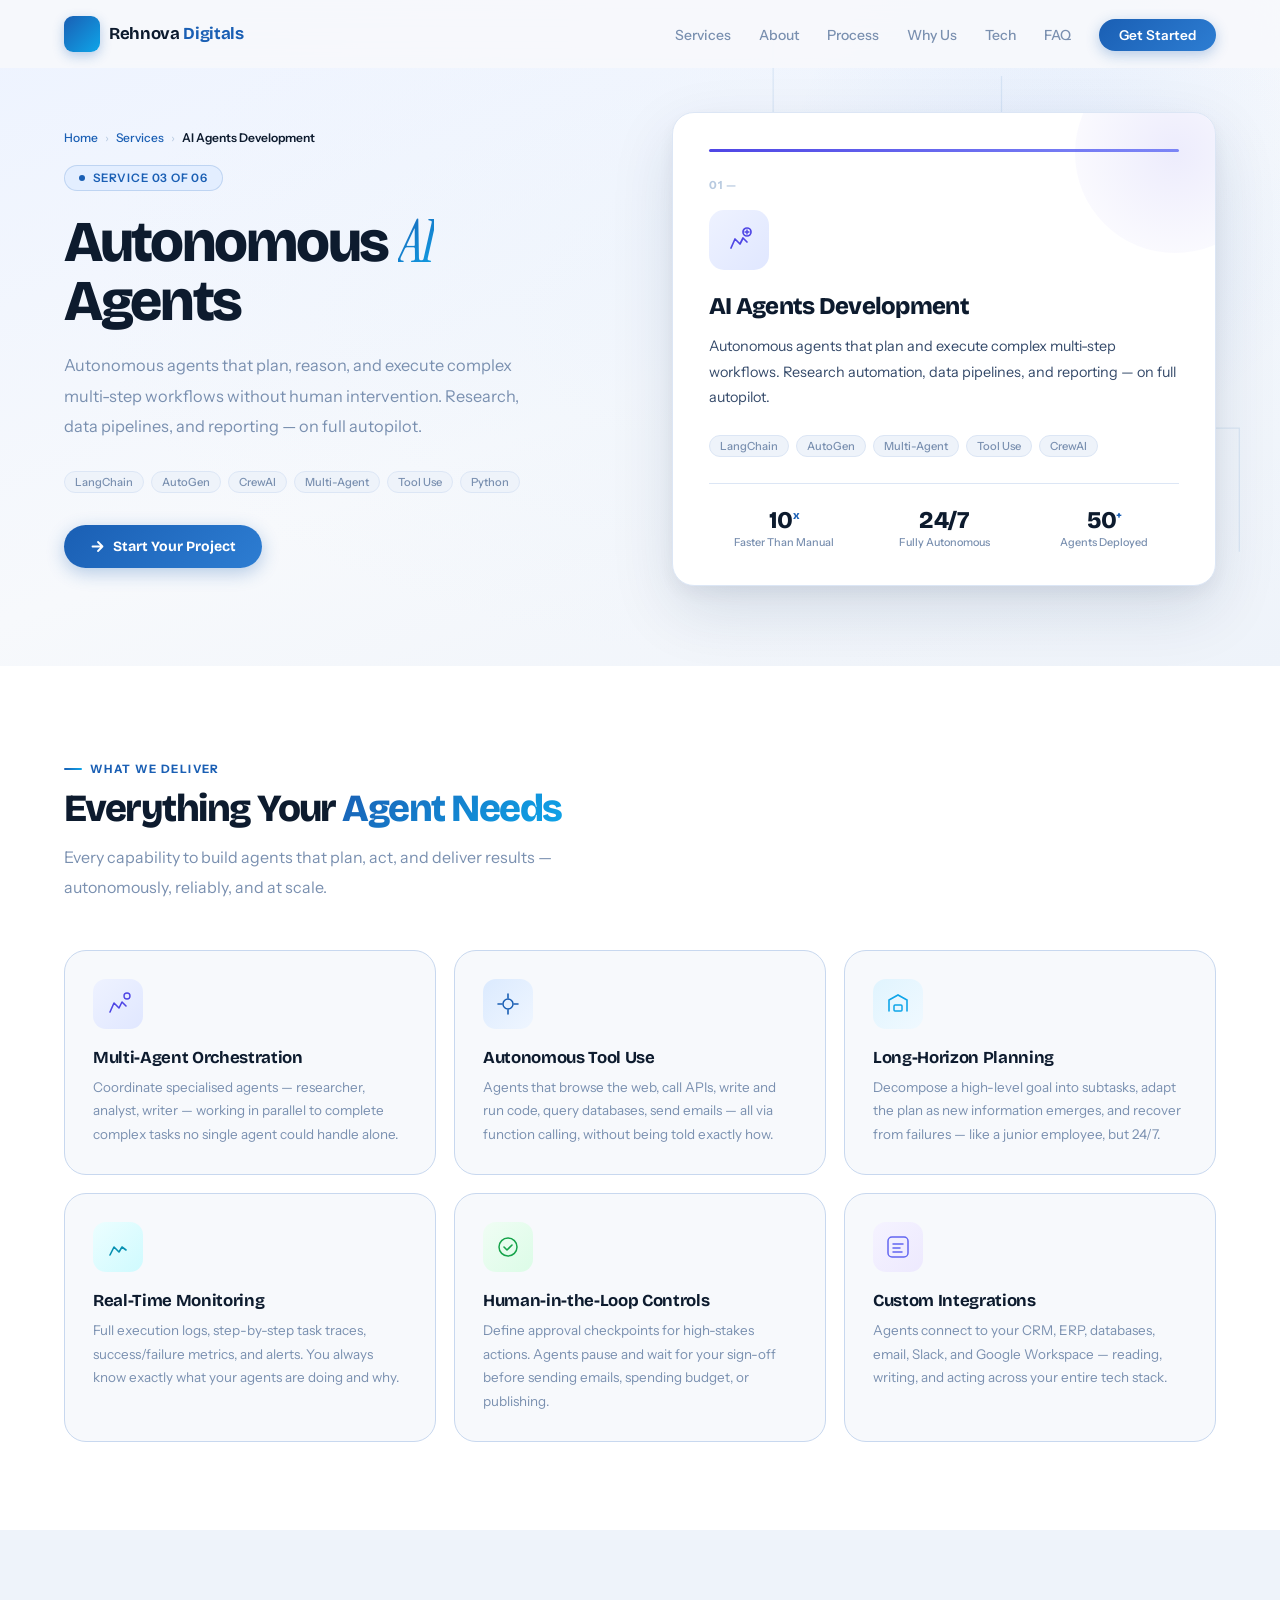
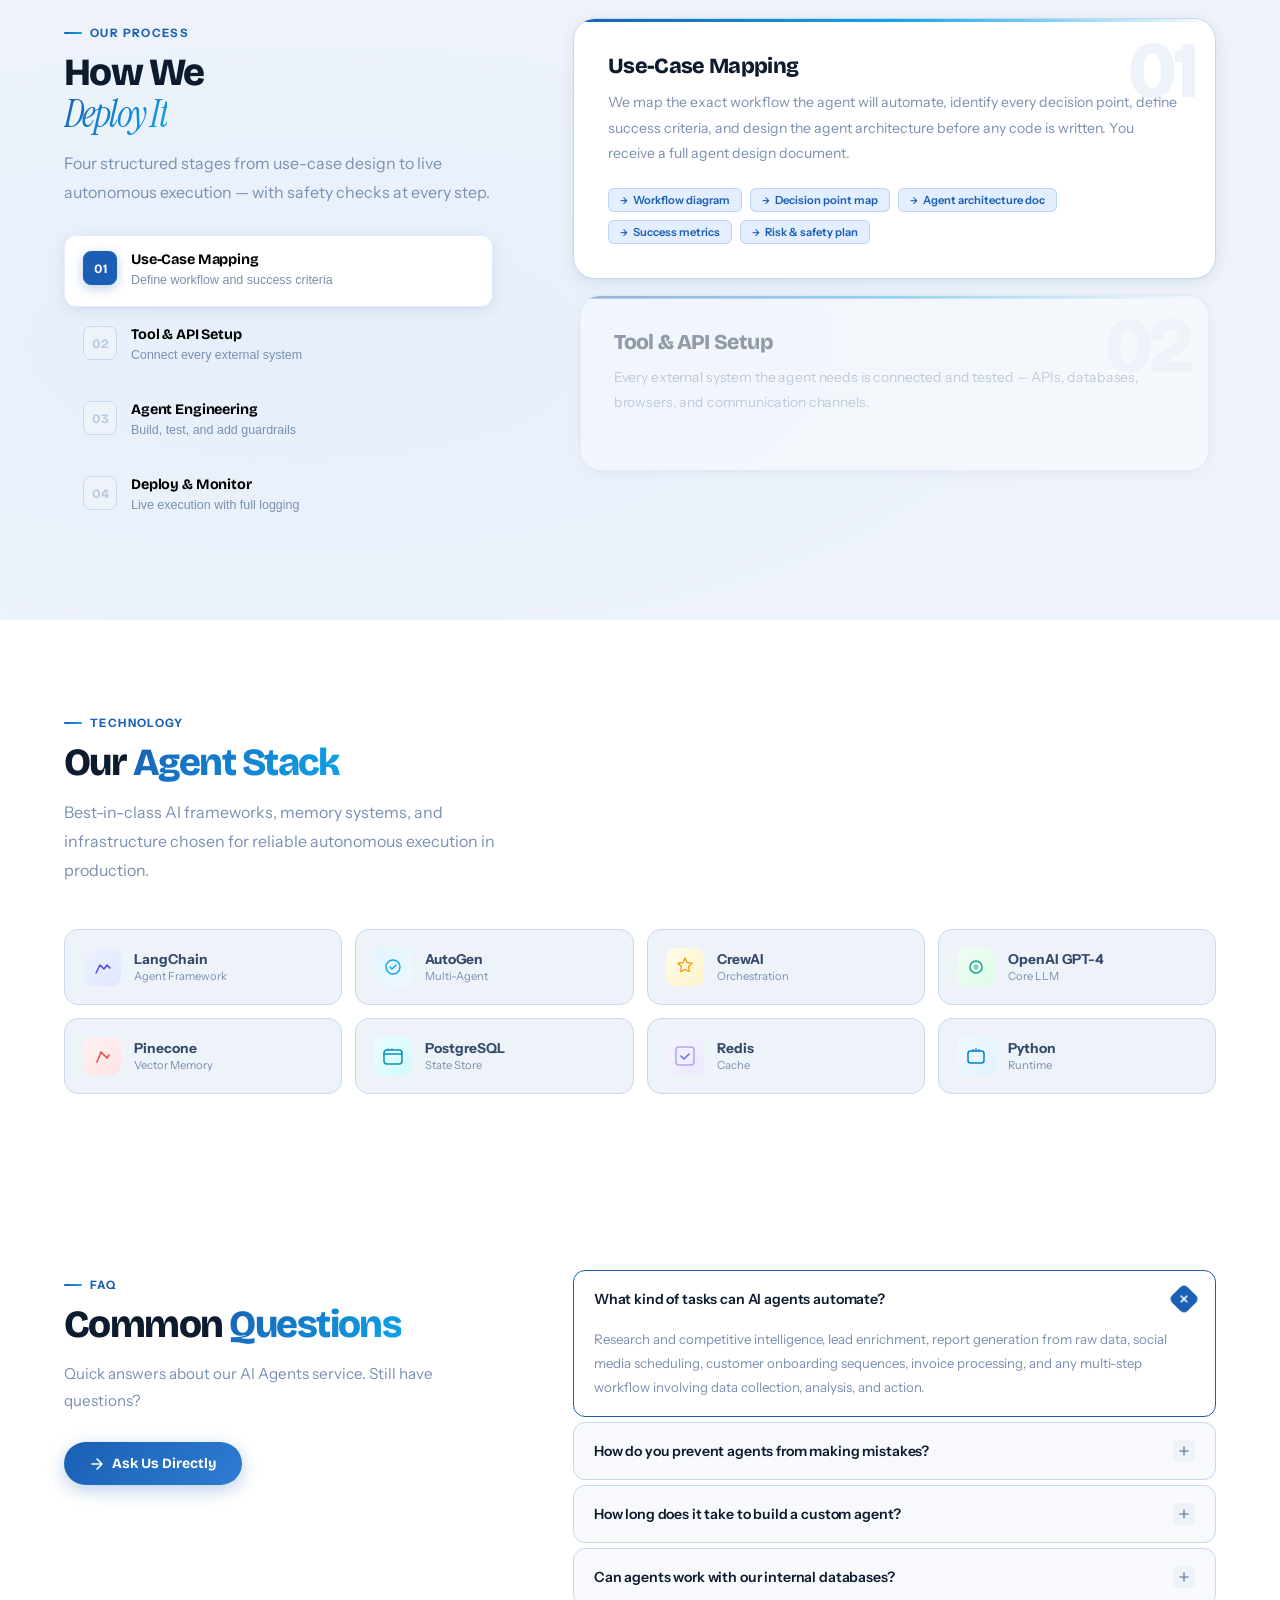
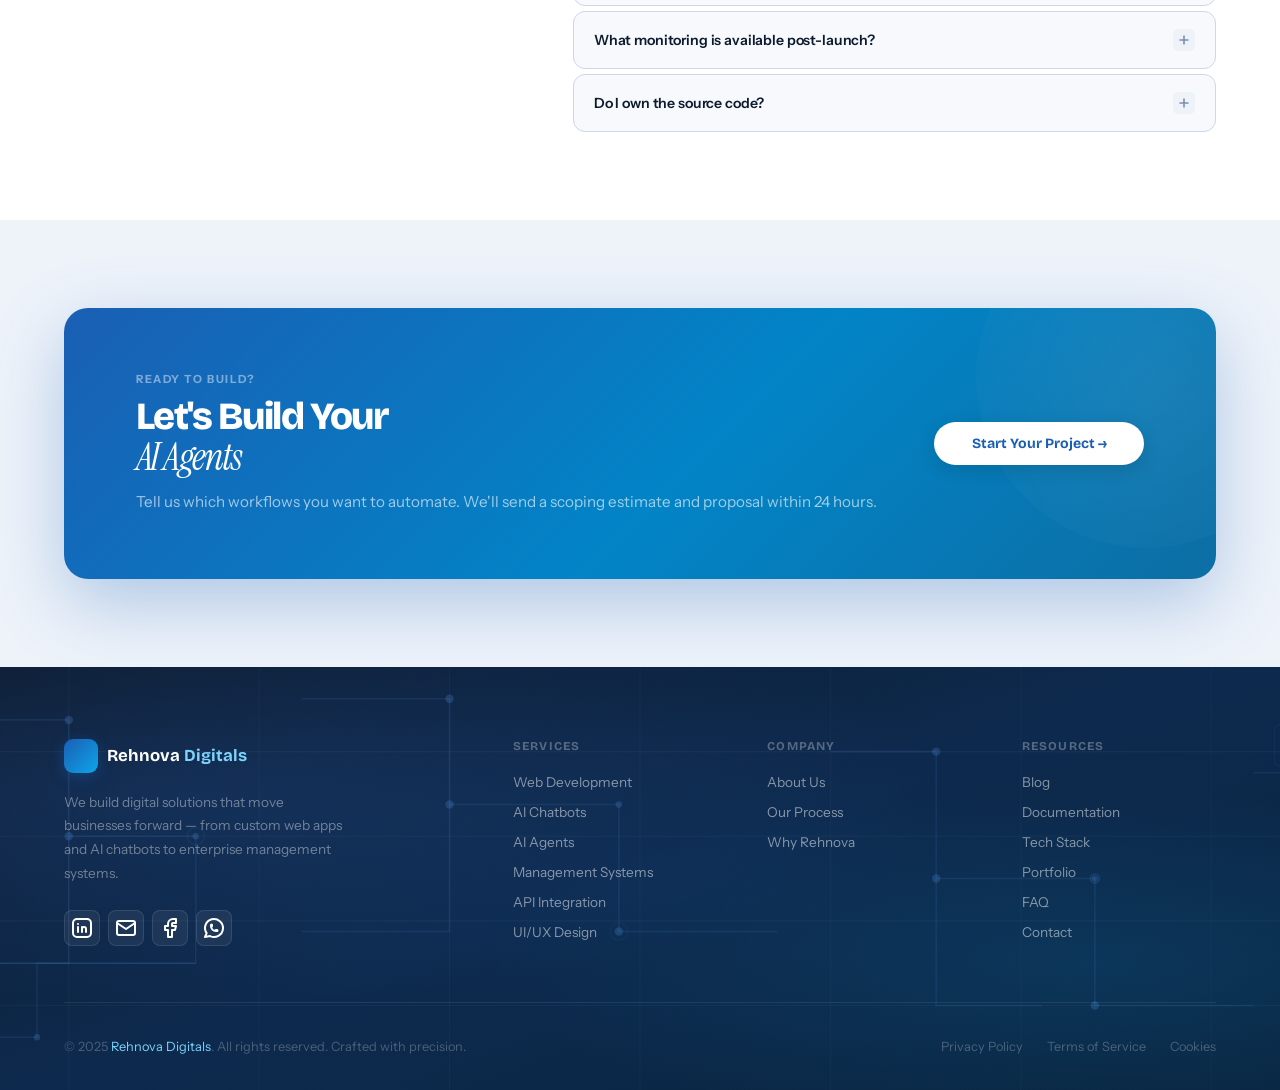
==== commit 6a024ab5: "worked" ====
--- a/agents.html
+++ b/agents.html
@@ -13,48 +13,48 @@
 
   <!-- NAVBAR -->
   <nav id="navbar">
-    <a href="index.html" class="nav-logo">
+    <a href="/" class="nav-logo">
       <div class="nav-logo-mark">
         <img src="https://res.cloudinary.com/dhcayqpqr/image/upload/v1773966188/20260320_052132_0000_evrmup.png" style="height: 50px;" alt="">
       </div>
       <span class="nav-brand">Rehnova <span>Digitals</span></span>
     </a>
     <ul class="nav-links">
-      <li><a href="index.html#services">Services</a></li>
-      <li><a href="index.html#about">About</a></li>
-      <li><a href="index.html#process">Process</a></li>
-      <li><a href="index.html#quality">Why Us</a></li>
-      <li><a href="index.html#technologies">Tech</a></li>
+      <li><a href="/#services">Services</a></li>
+      <li><a href="/#about">About</a></li>
+      <li><a href="/#process">Process</a></li>
+      <li><a href="/#quality">Why Us</a></li>
+      <li><a href="/#technologies">Tech</a></li>
       <li><a href="#faq">FAQ</a></li>
-      <li><a href="index.html#cta"" class="nav-pill">Get Started</a></li>
+      <li><a href="/#cta"" class="nav-pill">Get Started</a></li>
     </ul>
     <button class="hamburger" id="hamburger"><span></span><span></span><span></span></button>
   </nav>
 
   <!-- MOBILE NAV -->
   <div class="mobile-nav" id="mobileNav">
-    <a href="index.html#services">Services <svg width="18" height="18" viewBox="0 0 18 18" fill="none">
+    <a href="/#services">Services <svg width="18" height="18" viewBox="0 0 18 18" fill="none">
         <path d="M4 9h10M9 4l5 5-5 5" stroke="currentColor" stroke-width="1.5" stroke-linecap="round"
           stroke-linejoin="round" />
       </svg></a>
-    <a href="index.html#about">About <svg width="18" height="18" viewBox="0 0 18 18" fill="none">
+    <a href="/#about">About <svg width="18" height="18" viewBox="0 0 18 18" fill="none">
         <path d="M4 9h10M9 4l5 5-5 5" stroke="currentColor" stroke-width="1.5" stroke-linecap="round"
           stroke-linejoin="round" />
       </svg></a>
-    <a href="index.html#proces">Process <svg width="18" height="18" viewBox="0 0 18 18" fill="none">
+    <a href="/#proces">Process <svg width="18" height="18" viewBox="0 0 18 18" fill="none">
         <path d="M4 9h10M9 4l5 5-5 5" stroke="currentColor" stroke-width="1.5" stroke-linecap="round"
           stroke-linejoin="round" />
       </svg></a>
-    <a href="index.html#quality">Why Us <svg width="18" height="18" viewBox="0 0 18 18" fill="none">
+    <a href="/#quality">Why Us <svg width="18" height="18" viewBox="0 0 18 18" fill="none">
         <path d="M4 9h10M9 4l5 5-5 5" stroke="currentColor" stroke-width="1.5" stroke-linecap="round"
           stroke-linejoin="round" />
       </svg></a>
     
-    <a href="index.html#faq">FAQ <svg width="18" height="18" viewBox="0 0 18 18" fill="none">
+    <a href="/#faq">FAQ <svg width="18" height="18" viewBox="0 0 18 18" fill="none">
         <path d="M4 9h10M9 4l5 5-5 5" stroke="currentColor" stroke-width="1.5" stroke-linecap="round"
           stroke-linejoin="round" />
       </svg></a>
-    <a href="index.html#cta" class="mob-cta">Get Started →</a>
+    <a href="/#cta" class="mob-cta">Get Started →</a>
   </div>
 
 
@@ -103,9 +103,9 @@
     <!-- LEFT -->
     <div class="hero-left">
       <div class="breadcrumb">
-        <a href="index.html">Home</a>
+        <a href="/">Home</a>
         <span class="breadcrumb-sep">›</span>
-        <a href="index.html#services">Services</a>
+        <a href="/#services">Services</a>
         <span class="breadcrumb-sep">›</span>
         <span style="color:var(--text);font-weight:600;">AI Agents Development</span>
       </div>
@@ -121,7 +121,7 @@
         <span class="s-tag">Python</span>
       </div>
       <div class="hero-actions">
-        <a href="index.html#cta" class="btn-primary">
+        <a href="/#cta" class="btn-primary">
           <svg width="15" height="15" viewBox="0 0 15 15" fill="none"><path d="M2.5 7.5h10M8 3l4.5 4.5L8 12" stroke="currentColor" stroke-width="1.8" stroke-linecap="round" stroke-linejoin="round"/></svg>
           Start Your Project
         </a>
@@ -320,7 +320,7 @@
       <div class="s-label">FAQ</div>
       <h2 class="s-title">Common <span class="grad">Questions</span></h2>
       <p class="faq-side-desc">Quick answers about our AI Agents service. Still have questions?</p>
-      <a href="index.html#cta" class="btn-primary" style="display:inline-flex">
+      <a href="/#cta" class="btn-primary" style="display:inline-flex">
         <svg width="14" height="14" viewBox="0 0 14 14" fill="none"><path d="M2 7h10M7 2l5 5-5 5" stroke="currentColor" stroke-width="1.6" stroke-linecap="round" stroke-linejoin="round"/></svg>
         Ask Us Directly
       </a>
@@ -447,7 +447,7 @@
 
     <div class="foot-grid">
       <div class="foot-brand">
-        <a href="index.html" class="foot-logo">
+        <a href="/" class="foot-logo">
           <div class="foot-logo-mark">
            <img src="https://res.cloudinary.com/dhcayqpqr/image/upload/v1773966188/20260320_052132_0000_evrmup.png" style="height: 50px;" alt="">
           </div>
@@ -465,20 +465,20 @@
       <div class="foot-col">
         <h4>Services</h4>
         <ul class="foot-links">
-          <li><a href="index.html#services">Web Development</a></li>
-          <li><a href="index.html#services">AI Chatbots</a></li>
-          <li><a href="index.html#services">AI Agents</a></li>
-          <li><a href="index.html#services">Management Systems</a></li>
-          <li><a href="index.html#services">API Integration</a></li>
-          <li><a href="index.html#services">UI/UX Design</a></li>
+          <li><a href="/#services">Web Development</a></li>
+          <li><a href="/#services">AI Chatbots</a></li>
+          <li><a href="/#services">AI Agents</a></li>
+          <li><a href="/#services">Management Systems</a></li>
+          <li><a href="/#services">API Integration</a></li>
+          <li><a href="/#services">UI/UX Design</a></li>
         </ul>
       </div>
       <div class="foot-col">
         <h4>Company</h4>
         <ul class="foot-links">
-          <li><a href="index.html#about">About Us</a></li>
+          <li><a href="/#about">About Us</a></li>
           <li><a href="index#process">Our Process</a></li>
-          <li><a href="index.html#quality">Why Rehnova</a></li>
+          <li><a href="/#quality">Why Rehnova</a></li>
         </ul>
       </div>
       <div class="foot-col">
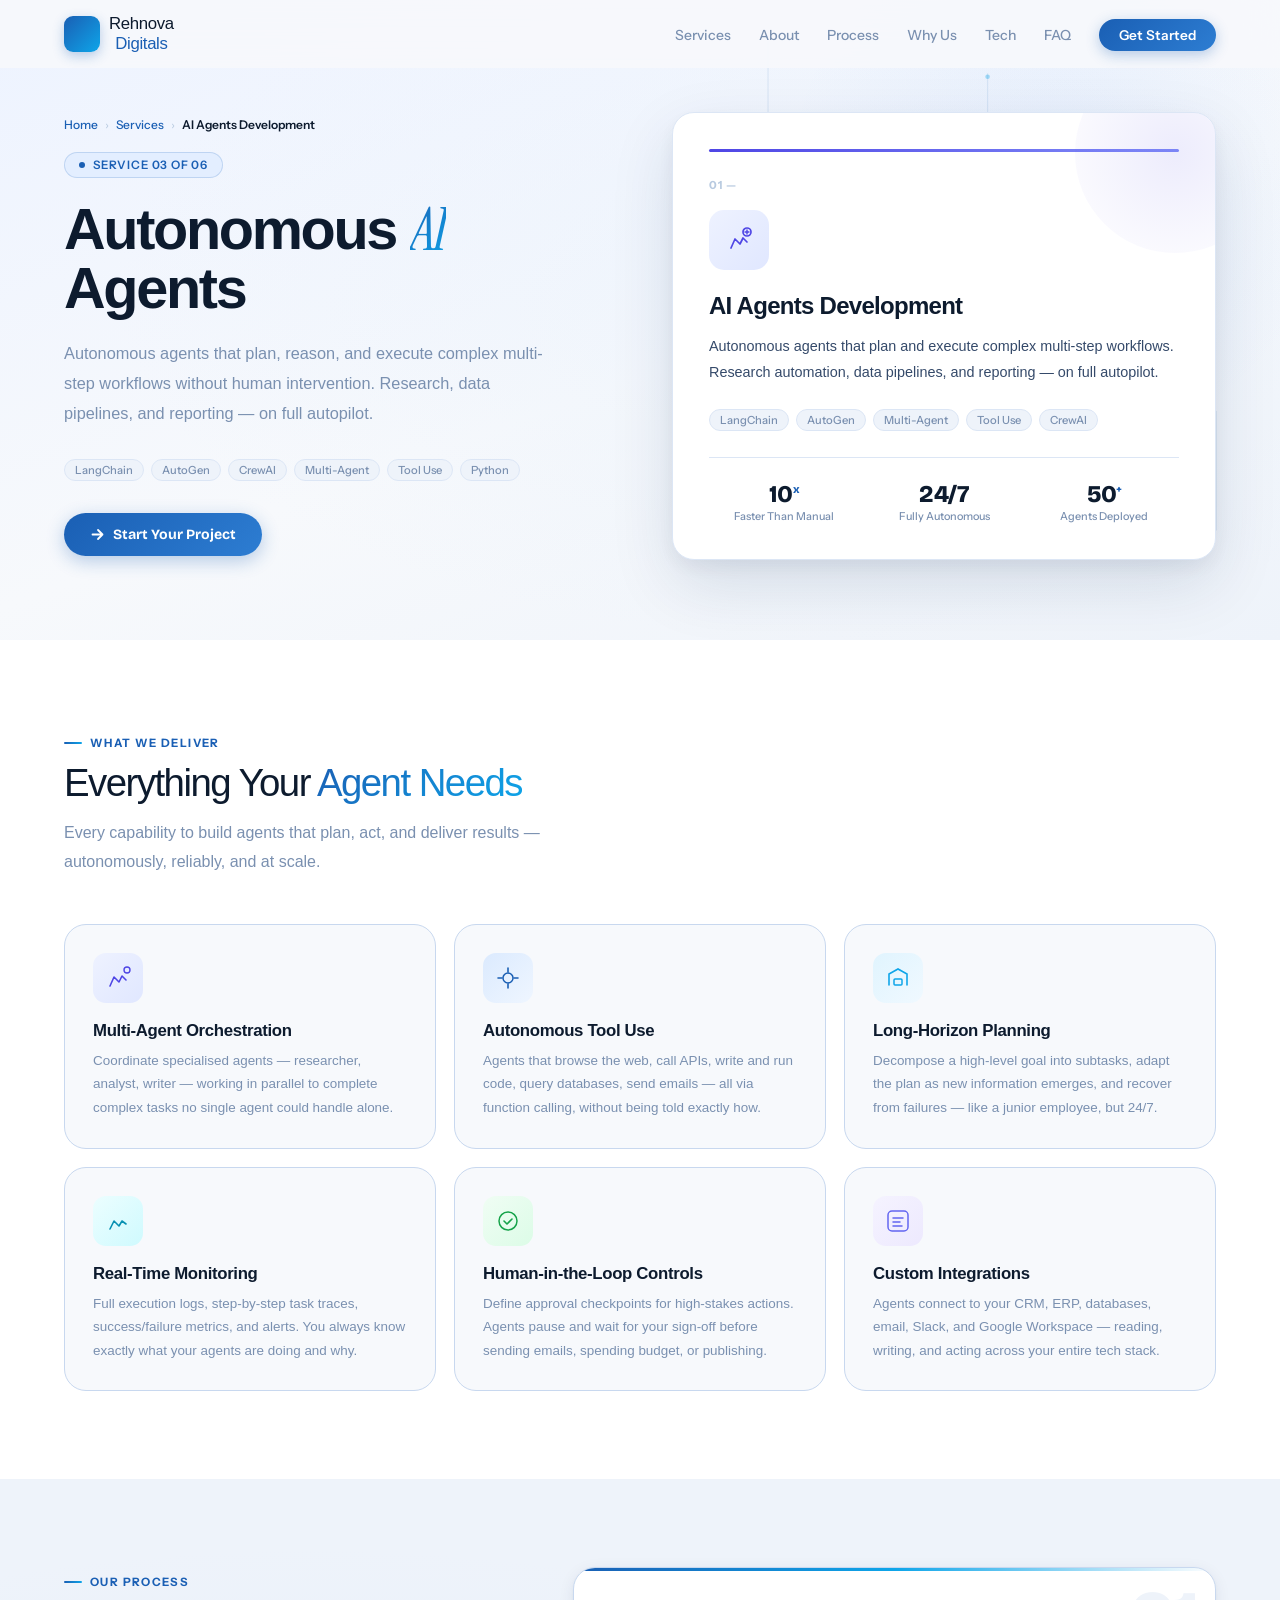
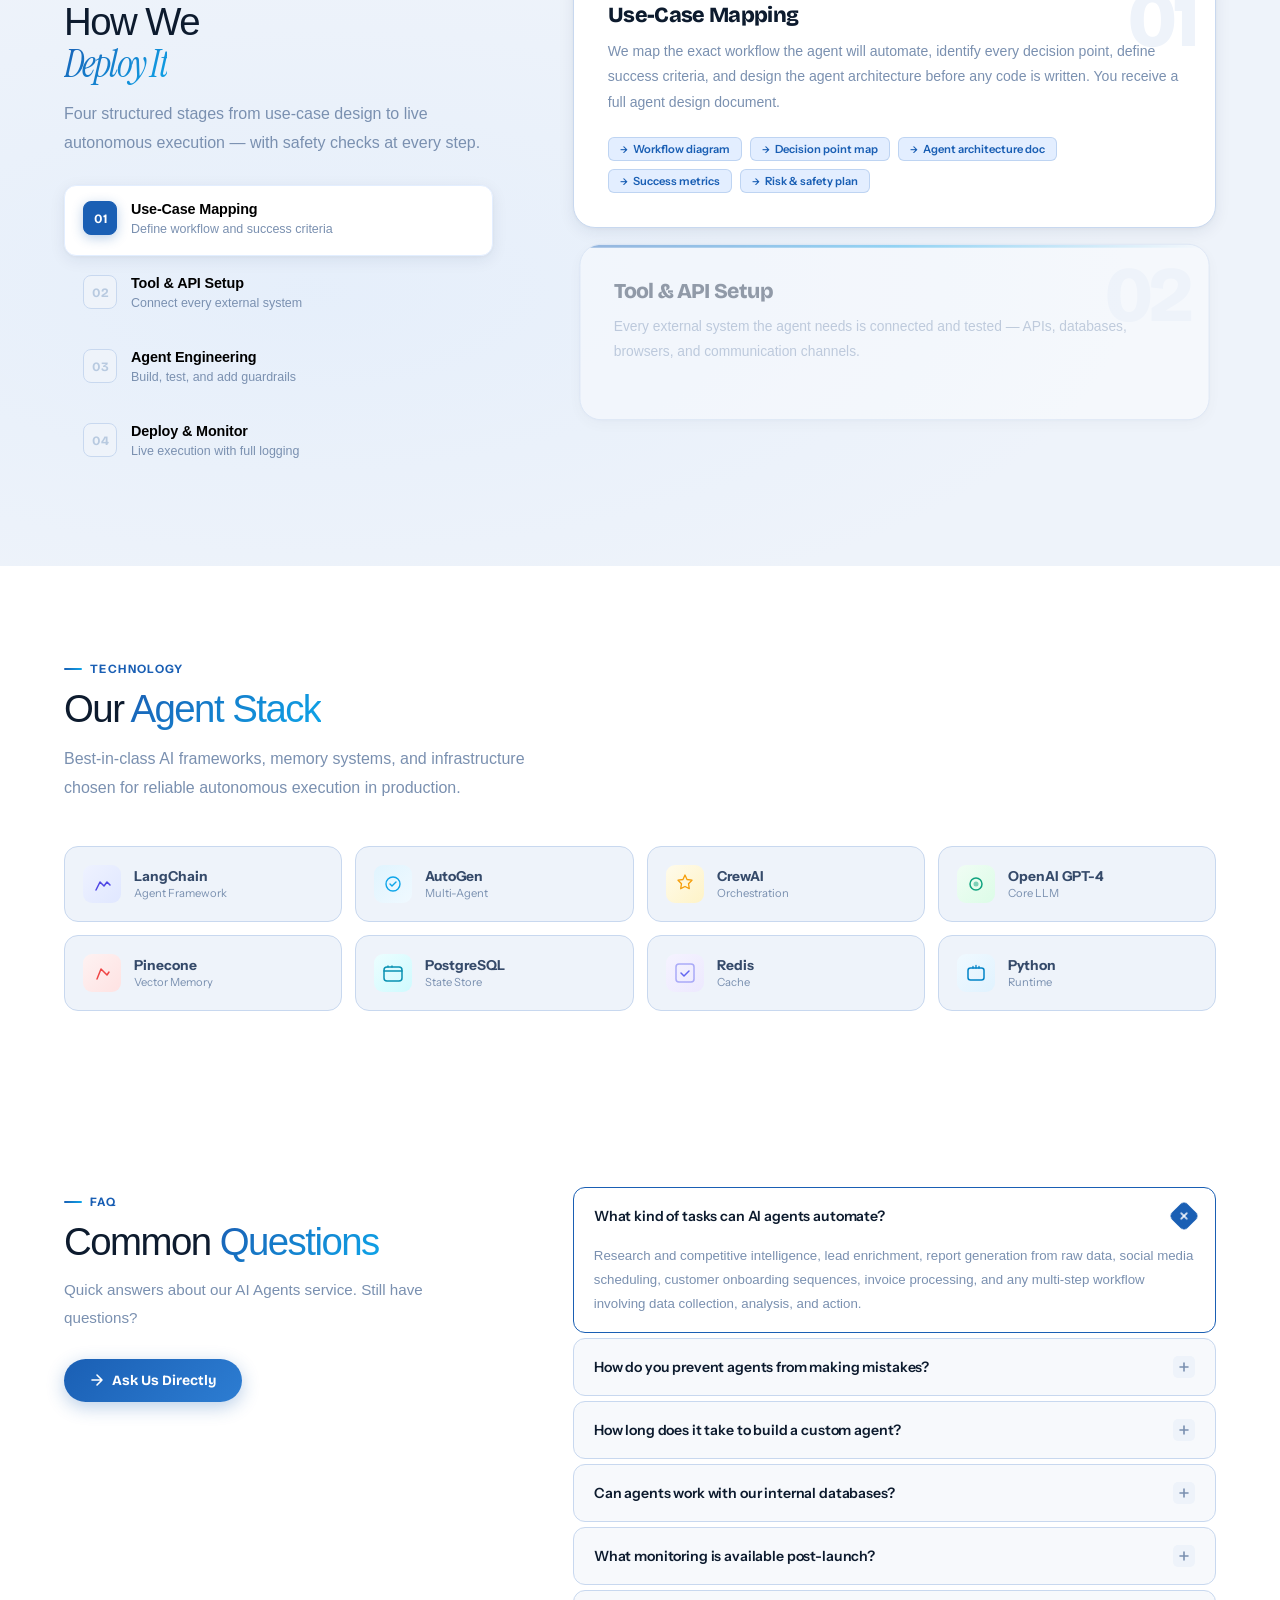
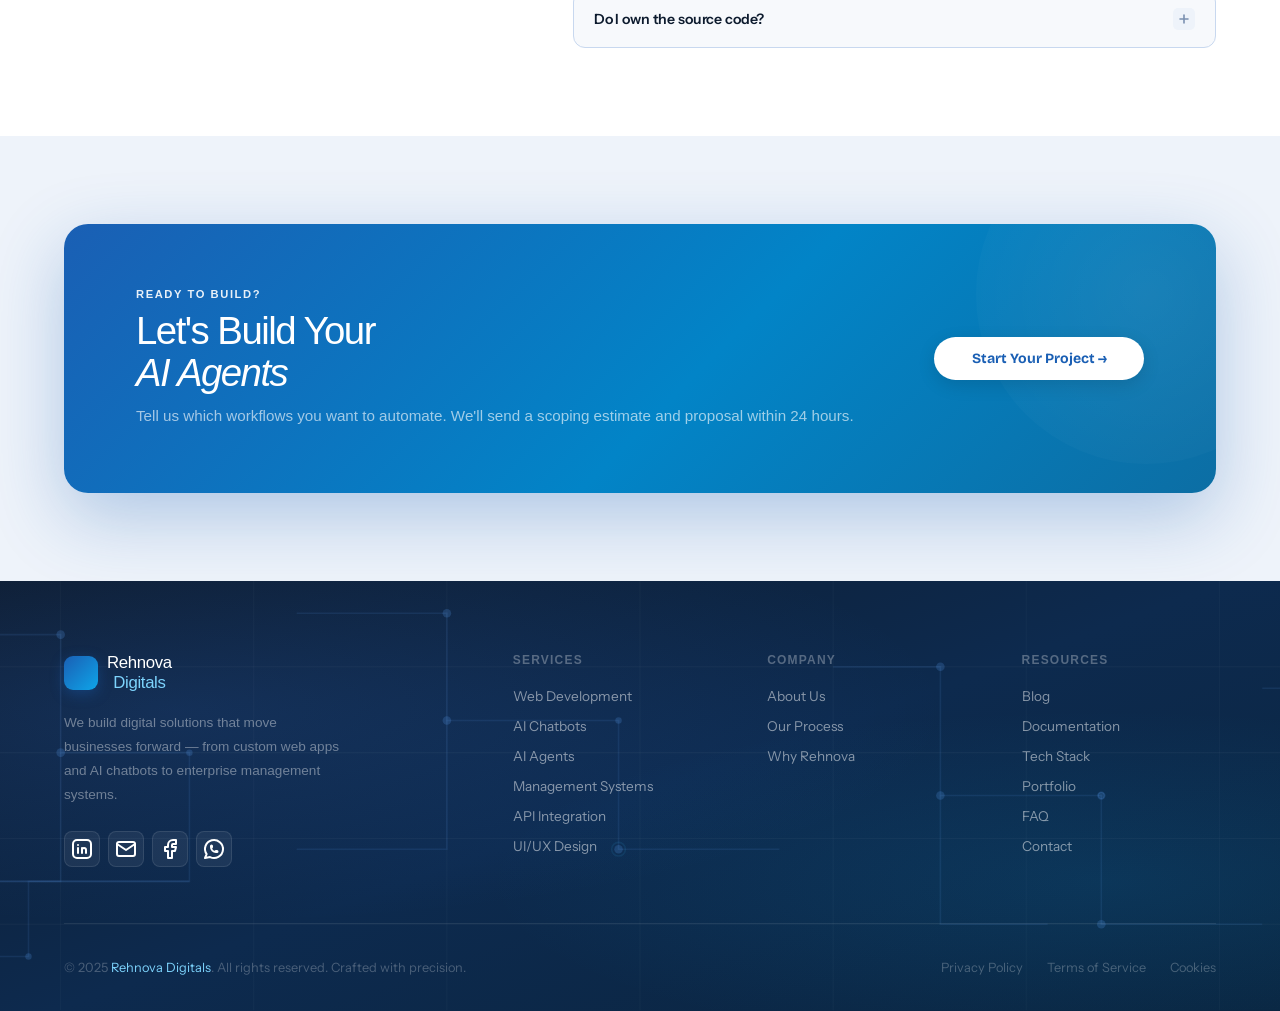
==== commit 45226969: "worked" ====
--- a/agents.html
+++ b/agents.html
@@ -6,7 +6,13 @@
 <title>AI Agents Development — Rehnova Digitals</title>
 <link rel="preconnect" href="https://fonts.googleapis.com">
 <link rel="preconnect" href="https://fonts.gstatic.com" crossorigin>
-<link href="https://fonts.googleapis.com/css2?family=Bricolage+Grotesque:opsz,wght@12..96,400;12..96,500;12..96,600;12..96,700;12..96,800&family=Instrument+Sans:ital,wght@0,400;0,500;0,600;1,400&family=Instrument+Serif:ital@0;1&display=swap" rel="stylesheet">
+ <link
+    href="https://fonts.googleapis.com/css2?family=Bricolage+Grotesque:opsz,wght@12..96,300;12..96,400;12..96,500;12..96,600;12..96,700;12..96,800&family=Google+Sans+Flex:opsz,wght@6..144,1..1000&family=Orbitron:wght@400..900&family=Instrument+Sans:ital,wght@0,400;0,500;0,600;1,400&family=Instrument+Serif:ital@0;1&family=Quicksand:wght@300..700&display=swap"
+    rel="stylesheet">
+  <link
+    href="https://fonts.googleapis.com/css2?family=Instrument+Serif:ital@0;1&family=Syne:wght@600;700;800&family=DM+Sans:opsz,wght@9..40,300;9..40,400;9..40,500;9..40,600&family=Oxanium:wght@200..800&display=swap"
+    rel="stylesheet">
+
 <link rel="stylesheet" href="static/css/details-pages.css">
 </head>
 <body>
--- a/static/css/details-pages.css
+++ b/static/css/details-pages.css
@@ -19,7 +19,8 @@
 *,*::before,*::after{margin:0;padding:0;box-sizing:border-box;}
 html{scroll-behavior:smooth;}
 body{font-family:'Instrument Sans',sans-serif;background:var(--bg);color:var(--text);overflow-x:hidden;-webkit-font-smoothing:antialiased;}
-h1,h2,h3,h4,h5{font-family:'Bricolage Grotesque',sans-serif;}
+h1,h2,h3,h4,h5, p{font-family: 'Google Sans Flex', sans-serif;
+      font-weight: 200;}
 ::selection{background:var(--accent-light);color:var(--accent);}
 ::-webkit-scrollbar{width:5px;} ::-webkit-scrollbar-track{background:var(--bg2);} ::-webkit-scrollbar-thumb{background:var(--border2);border-radius:10px;}
 
@@ -35,7 +36,14 @@
 nav.scrolled{border-bottom-color:var(--border);background:rgba(247,249,252,.97);box-shadow:0 2px 20px rgba(10,40,80,.06);}
 .nav-logo{display:flex;align-items:center;gap:9px;text-decoration:none;}
 .nav-logo-mark{width:36px;height:36px;border-radius:9px;background:linear-gradient(135deg,var(--accent),var(--accent2));display:flex;align-items:center;justify-content:center;box-shadow:0 4px 12px rgba(26,95,180,.3);}
-.nav-brand{font-family:'Bricolage Grotesque',sans-serif;font-weight:700;font-size:1.05rem;color:var(--text);letter-spacing:-.02em;}
+.nav-brand{font-family: 'Google Sans Flex', sans-serif;
+      font-weight: 500;
+      font-size: 1.05rem;
+      color: var(--text);
+      letter-spacing: -0.02em;
+      display: flex;
+      flex-direction: column;
+      text-align: center;}
 .nav-brand span{color:var(--accent);}
 .nav-links{display:flex;align-items:center;gap:28px;list-style:none;}
 .nav-links a{color:var(--text-muted);text-decoration:none;font-size:.875rem;font-weight:500;transition:color .2s;}
@@ -55,7 +63,7 @@
 }
 .mobile-nav.open{transform:translateY(0);}
 .mobile-nav a{
-  font-family:'Bricolage Grotesque',sans-serif;font-size:1.7rem;font-weight:700;
+  font-family:'Google Sans Flex',sans-serif;font-size:1.7rem;font-weight:700;
   color:var(--text);text-decoration:none;padding:13px 0;
   border-bottom:1px solid var(--border);display:flex;justify-content:space-between;align-items:center;
   opacity:0;transform:translateY(14px);transition:color .2s,opacity .3s,transform .3s;
@@ -98,7 +106,7 @@
 .svc-eyebrow-dot{width:6px;height:6px;background:var(--accent);border-radius:50%;animation:blink 2s infinite;}
 @keyframes blink{0%,100%{opacity:1}50%{opacity:.3}}
 .svc-hero h1{
-  font-size:clamp(2.4rem,4.5vw,4.2rem);font-weight:800;
+  font-size:clamp(2.4rem,4.5vw,4.2rem);font-weight:600;
   line-height:1.02;letter-spacing:-.04em;margin-bottom:20px;
   opacity:0;animation:slideUp .7s .2s cubic-bezier(.22,1,.36,1) forwards;
 }
@@ -161,7 +169,7 @@
   color:var(--accent);margin-bottom:12px;
 }
 .s-label::before{content:'';width:18px;height:2px;background:linear-gradient(90deg,var(--accent),var(--accent2));border-radius:2px;}
-.s-title{font-size:clamp(1.75rem,3vw,2.6rem);font-weight:800;letter-spacing:-.04em;line-height:1.08;margin-bottom:14px;}
+.s-title{font-size:clamp(1.75rem,3vw,2.6rem);font-weight:500;letter-spacing:-.04em;line-height:1.08;margin-bottom:14px;}
 .s-title .grad{background:linear-gradient(135deg,var(--accent),var(--accent2));-webkit-background-clip:text;-webkit-text-fill-color:transparent;background-clip:text;}
 .s-title em{font-family:'Instrument Serif',serif;font-style:italic;font-weight:400;background:linear-gradient(135deg,var(--accent),var(--accent2));-webkit-background-clip:text;-webkit-text-fill-color:transparent;background-clip:text;}
 .s-desc{font-size:1rem;line-height:1.82;color:var(--text-muted);}
@@ -318,9 +326,9 @@
 }
 .cta-box::before{content:'';position:absolute;top:-100px;right:-100px;width:340px;height:340px;border-radius:50%;background:radial-gradient(circle,rgba(255,255,255,.07),transparent);pointer-events:none;}
 .cta-text{position:relative;z-index:1;}
-.cta-over{font-size:.7rem;font-weight:700;color:rgba(255,255,255,.45);text-transform:uppercase;letter-spacing:.14em;margin-bottom:10px;}
-.cta-box h2{font-size:clamp(1.6rem,3vw,2.4rem);font-weight:800;color:#fff;line-height:1.08;letter-spacing:-.04em;margin-bottom:10px;}
-.cta-box h2 em{font-family:'Instrument Serif',serif;font-style:italic;font-weight:400;}
+.cta-over{font-size:.7rem;font-weight:700; font-family: 'Google Sans Flex', sans-serif; color:rgba(255, 255, 255, 0.9);text-transform:uppercase;letter-spacing:.14em;margin-bottom:10px;}
+.cta-box h2{font-size:clamp(1.6rem,3vw,2.4rem);font-weight:500;color:#fff;line-height:1.08;letter-spacing:-.04em;margin-bottom:10px;}
+.cta-box h2 .grad{font-family:'Instrument Sans',serif; color: var(--accent2); font-weight:400;}
 .cta-box p{font-size:.95rem;color:rgba(255,255,255,.62);line-height:1.72;}
 .cta-btns{position:relative;z-index:1;display:flex;flex-direction:column;gap:10px;min-width:210px;}
 .btn-white-solid{display:block;text-align:center;background:#fff;color:var(--accent);padding:13px 26px;border-radius:100px;font-family:'Bricolage Grotesque',sans-serif;font-weight:700;font-size:.88rem;text-decoration:none;transition:all .25s;box-shadow:0 5px 18px rgba(0,0,0,.12);}
@@ -377,10 +385,14 @@
     }
 
     .foot-brandname {
-      font-family: 'Bricolage Grotesque', sans-serif;
-      font-weight: 700;
+      font-family: 'Google Sans Flex', sans-serif;
+      font-weight: 500;
       font-size: 1.05rem;
       color: white;
+      letter-spacing: -0.02em;
+      display: flex;
+      flex-direction: column;
+      text-align: center;
     }
 
     .foot-brandname span {
